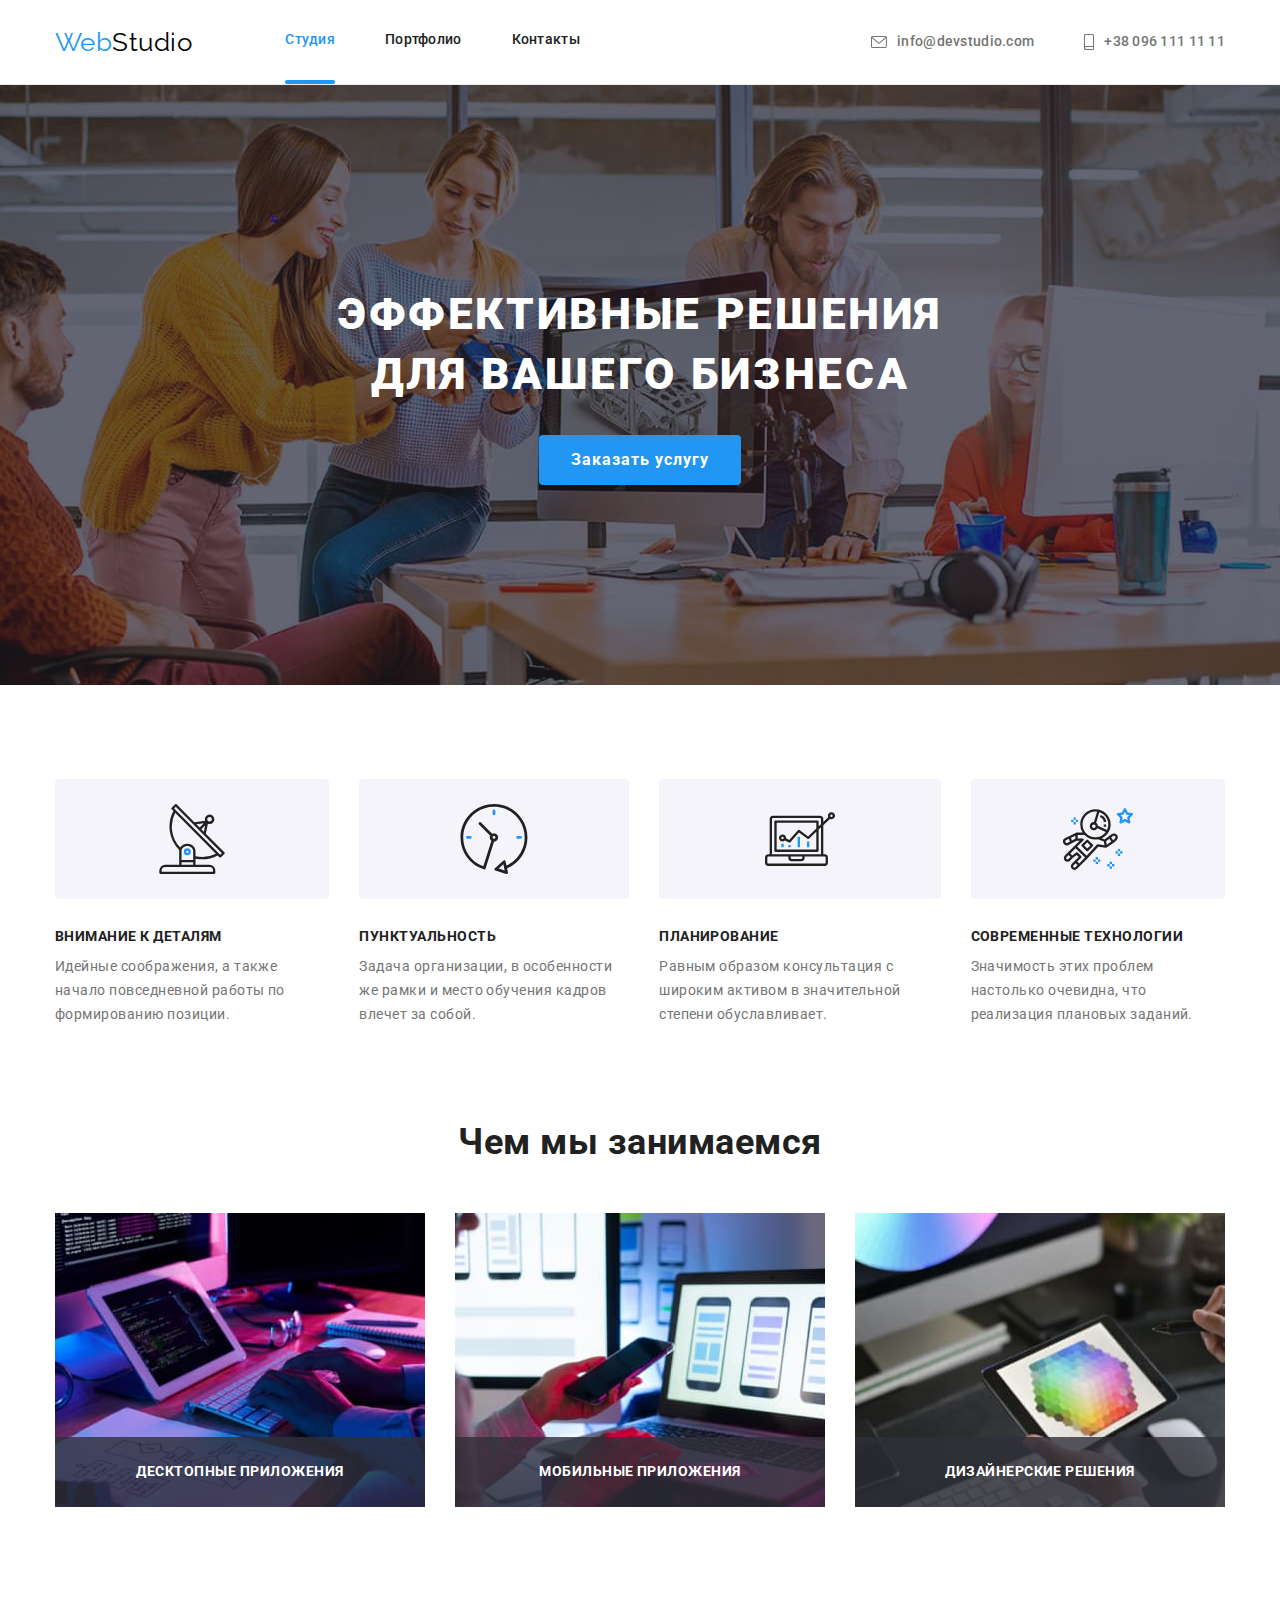
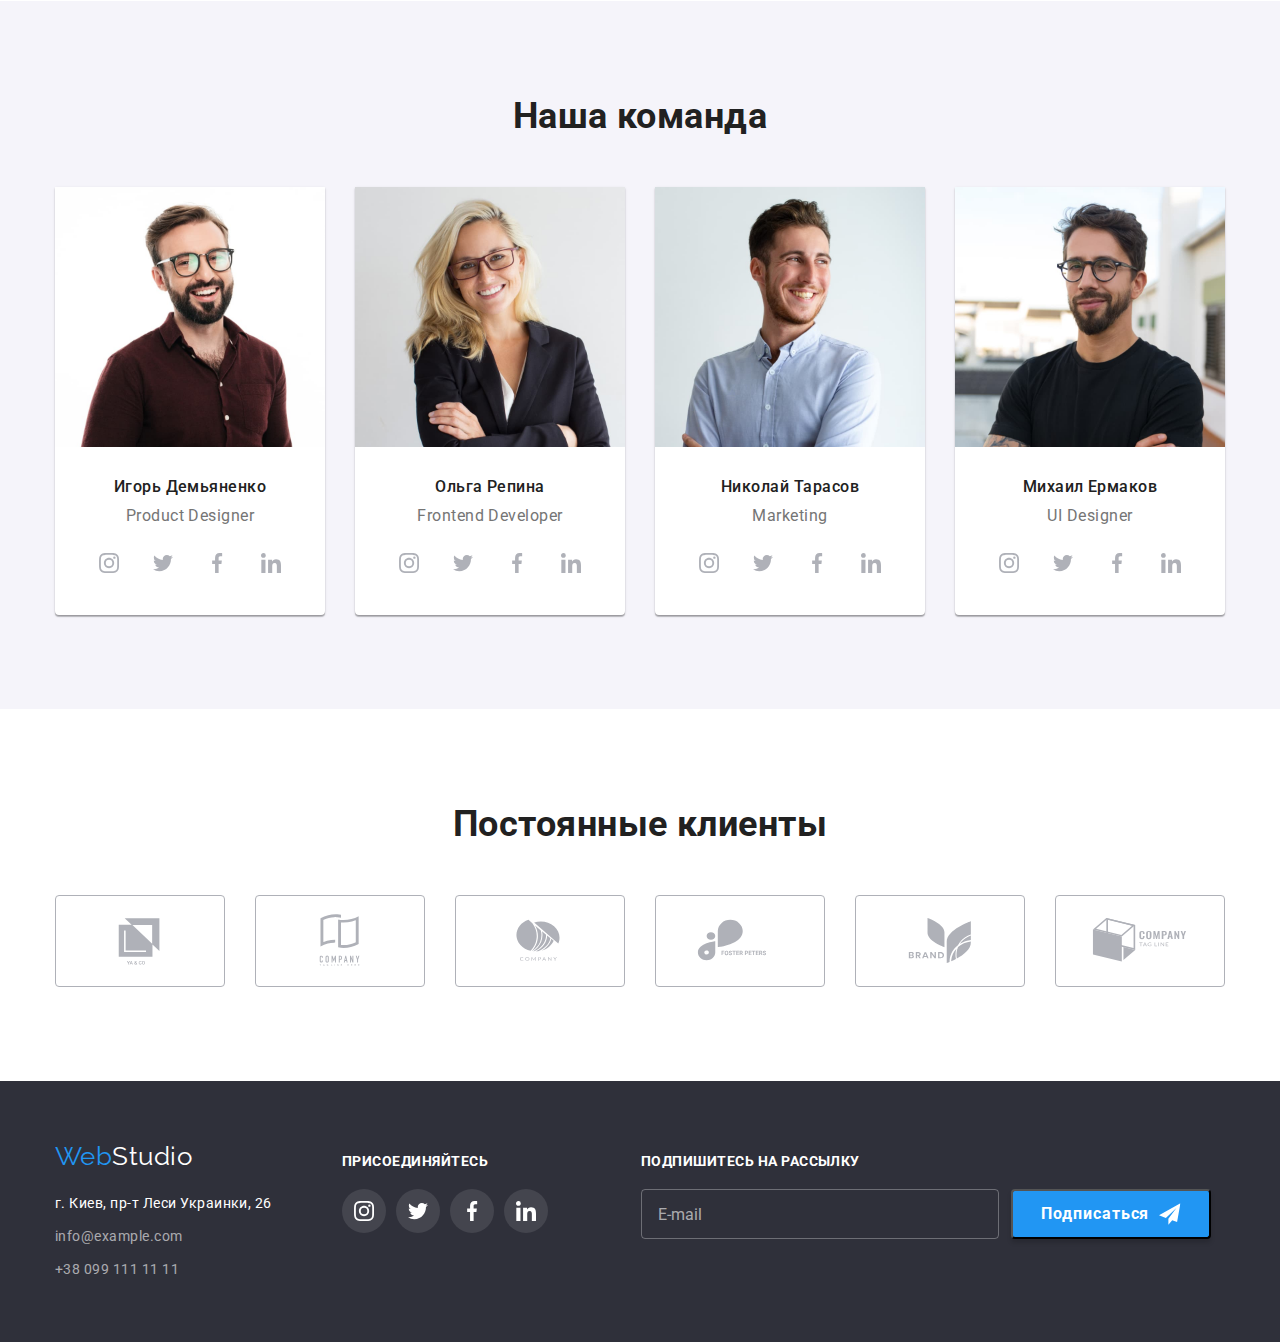
==== index.html @ 1f120e7e "Добавляет исходные файлы и папки" ====
<!DOCTYPE html>
<html lang="ru">
<head>
    <meta charset="UTF-8">
    <meta http-equiv="X-UA-Compatible" content="IE=edge">
    <meta name="viewport" content="width=device-width, initial-scale=1.0">
    <title>Cтудия</title>
    <link href="https://fonts.googleapis.com/css2?family=Raleway:wght@700&family=Roboto:wght@400;500;700;900&display=swap" rel="stylesheet">
    <link rel="stylesheet" href="https://cdnjs.cloudflare.com/ajax/libs/modern-normalize/1.0.0/modern-normalize.min.css">
    <link rel="stylesheet" href="./css/styles.css">
</head>
<body>
     <!--Шапка сайта-->
    <header class="header">
        <div class="container top-line">
            <nav class="nav">
                <a href="./index.html" class="logo link">
                    Web<span class="accent">Studio</span>
                </a>
                <ul class="site-nav list">
                    <li class="item current"><a class="link current" href="./index.html">Студия</a></li>
                    <li class="item"><a class="link" href="./portfolio.html">Портфолио</a></li>
                    <li class="item"><a class="link" href="">Контакты</a></li>
                </ul>
            </nav>
            <ul class="contacs-nav list">
                <li class="item">
                    <a class="link" href="mailto:info@devstudio.com">
                        <svg class="envelope">
                            <use href="./images/icons.svg#icon-envelope"></use>
                        </svg>
                        info@devstudio.com
                    </a>
                </li>
                <li class="item">
                    <a class="link" href="tel:+380961111111">
                        <svg class="smartphone">
                            <use href="./images/icons.svg#icon-smartphone"></use>
                        </svg>
                        +38 096 111 11 11
                    </a>
                </li>
            </ul>
        </div>
    </header>
    <main>
        <!--Герой-->
        <div>
            <section class="hero">
                <h1 class="hero-title">Эффективные решения<br>для вашего бизнеса</h1>
                <button class="button" type="button" data-modal-open>Заказать услугу</button>
            </section>
        </div>
        <!--Особенности-->
        <section class="section section-features">
            <div class="container">
                <!--<h2>Особенности</h2>-->
                <ul class="list">
                    <li class="item"> 
                        <div class="icon">
                            <svg class="icon-img">
                                <use href="./images/icons.svg#icon-antenna"></use>
                            </svg>
                        </div>
                        <h3 class="title">Внимание к деталям</h3> 
                        <p class="text">Идейные соображения, а также начало повседневной работы по формированию позиции.</p>
                    </li>
                    <li class="item">
                        <div class="icon">
                            <svg class="icon-img">
                                <use href="./images/icons.svg#icon-clock"></use>
                            </svg>
                        </div>
                        <h3 class="title">Пунктуальность</h3>
                        <p class="text">Задача организации, в особенности же рамки и место обучения кадров влечет за собой.</p>
                    </li>
                    <li class="item">
                        <div class="icon">
                            <svg class="icon-img">
                                <use href="./images/icons.svg#icon-diagram"></use>
                            </svg>
                        </div>
                        <h3 class="title">Планирование</h3>
                        <p class="text">Равным образом консультация с широким активом в значительной степени обуславливает.</p>
                    </li>
                    <li class="item">
                        <div class="icon">
                            <svg class="icon-img">
                                <use href="./images/icons.svg#icon-astronaut"></use>
                            </svg>
                        </div>
                        <h3 class="title">Современные технологии</h3>
                        <p class="text">Значимость этих проблем настолько очевидна, что реализация плановых заданий.</p>
                    </li>
                </ul>
            </div>
        </section>
        <!--Чем мы занимаемся-->
        <section class="section section-job">
            <div class="container">
                <h2 class="title">Чем мы занимаемся</h2>
                <ul class="list">
                    <li class="item"><img class="picture" src="./images/jobs/img1.jpg" alt="Разработка сайтов" width="370" height="294">
                        <div class="description-job">
                            <p class="title">Десктопные приложения</p>
                        </div> 
                    </li>
                    <li class="item"><img class="picture" src="./images/jobs/img2.jpg" alt="Разработка мобильных приложений" width="370" height="294">
                        <div class="description-job">
                            <p class="title">Мобильные приложения</p>
                        </div> 
                    </li>
                    <li class="item"><img class="picture" src="./images/jobs/img3.jpg" alt="Разработка приложений для планшетов" width="370" height="294">
                        <div class="description-job">
                            <p class="title">Дизайнерские решения</p>
                        </div> 
                    </li>
                </ul>
            </div>
        </section>
        <!--Наша команда-->
        <section class="section section-team">
            <div class="container">
                <h2 class="title">Наша команда</h2>
                <ul class="list">
                    <li class="item">
                        <img class="foto" src="./images/team/photo1.jpg" alt="Фото дизайнера продукта" width="270" height="260">
                        <div class="description-foto">
                            <h3 class="name">Игорь Демьяненко</h3>
                            <p class="text" lang="en">Product Designer</p>
                            <ul class="list">
                                <li class="item-social">
                                    <a class="social" href="">
                                        <svg class="social-icon">
                                            <use href="./images/icons.svg#icon-instagram"></use>
                                        </svg>
                                    </a>
                                </li>
                                <li class="item-social">
                                    <a class="social" href="">
                                        <svg class="social-icon">
                                            <use href="./images/icons.svg#icon-twitter"></use>
                                        </svg>
                                    </a>
                                </li>
                                <li class="item-social">
                                    <a class="social" href="">
                                        <svg class="social-icon">
                                            <use href="./images/icons.svg#icon-facebook"></use>
                                        </svg>
                                    </a>
                                </li>
                                <li class="item-social">
                                    <a class="social" href="">
                                        <svg class="social-icon">
                                            <use href="./images/icons.svg#icon-linkedin"></use>
                                        </svg>
                                    </a>
                                </li>
                            </ul>
                        </div>
                    </li>
                    <li class="item">
                        <img class="foto" src="./images/team/photo2.jpg" alt="Фото Frontend разработчика" width="270" height="260"> 
                        <div class="description-foto">
                            <h3 class="name">Ольга Репина</h3>
                            <p class="text" lang="en">Frontend Developer</p>    
                            <ul class="list">
                                <li class="item-social">
                                    <a class="social" href="">
                                        <svg class="social-icon">
                                            <use href="./images/icons.svg#icon-instagram"></use>
                                        </svg>
                                    </a>
                                </li>
                                <li class="item-social">
                                    <a class="social" href="">
                                        <svg class="social-icon">
                                            <use href="./images/icons.svg#icon-twitter"></use>
                                        </svg>
                                    </a>
                                </li>
                                <li class="item-social">
                                    <a class="social" href="">
                                        <svg class="social-icon">
                                            <use href="./images/icons.svg#icon-facebook"></use>
                                        </svg>
                                    </a>
                                </li>
                                <li class="item-social">
                                    <a class="social" href="">
                                        <svg class="social-icon">
                                            <use href="./images/icons.svg#icon-linkedin"></use>
                                        </svg>
                                    </a>
                                </li>
                            </ul>
                        </div>
                    </li>
                    <li class="item">
                        <img class="foto" src="./images/team/photo3.jpg" alt="Фото сотрудника одела маркетинга" width="270" height="260">
                        <div class="description-foto">
                            <h3 class="name">Николай Тарасов</h3>
                            <p class="text" lang="en">Marketing</p>
                            <ul class="list">
                                <li class="item-social">
                                    <a class="social" href="">
                                        <svg class="social-icon">
                                            <use href="./images/icons.svg#icon-instagram"></use>
                                        </svg>
                                    </a>
                                </li>
                                <li class="item-social">
                                    <a class="social" href="">
                                        <svg class="social-icon">
                                            <use href="./images/icons.svg#icon-twitter"></use>
                                        </svg>
                                    </a>
                                </li>
                                <li class="item-social">
                                    <a class="social" href="">
                                        <svg class="social-icon">
                                            <use href="./images/icons.svg#icon-facebook"></use>
                                        </svg>
                                    </a>
                                </li>
                                <li class="item-social">
                                    <a class="social" href="">
                                        <svg class="social-icon">
                                            <use href="./images/icons.svg#icon-linkedin"></use>
                                        </svg>
                                    </a>
                                </li>
                            </ul>
                        </div>
                    </li>
                    <li class="item">
                        <img class="foto" src="./images/team/photo4.jpg" alt="Фото UI Дизайнера" width="270" height="260">
                        <div class="description-foto">
                            <h3 class="name">Михаил Ермаков</h3>
                            <p class="text" lang="en">UI Designer</p>
                            <ul class="list">
                                <li class="item-social">
                                    <a class="social" href="">
                                        <svg class="social-icon">
                                            <use href="./images/icons.svg#icon-instagram"></use>
                                        </svg>
                                    </a>
                                </li>
                                <li class="item-social">
                                    <a class="social" href="">
                                        <svg class="social-icon">
                                            <use href="./images/icons.svg#icon-twitter"></use>
                                        </svg>
                                    </a>
                                </li>
                                <li class="item-social">
                                    <a class="social" href="">
                                        <svg class="social-icon">
                                            <use href="./images/icons.svg#icon-facebook"></use>
                                        </svg>
                                    </a>
                                </li>
                                <li class="item-social">
                                    <a class="social" href="">
                                        <svg class="social-icon">
                                            <use href="./images/icons.svg#icon-linkedin"></use>
                                        </svg>
                                    </a>
                                </li>
                            </ul>
                        </div>
                    </li>
                </ul>
            </div>
        </section>
        <section class="section section-clients">
            <div class="container">
                <h2 class="title">Постоянные клиенты</h2>
                <ul class="list">
                    <li class="item">
                        <a class="link" href="">
                            <svg class="icon-logo">
                                <use href="./images/icons.svg#icon-logo1"></use>
                            </svg>
                        </a>
                    </li>
                    <li class="item">
                        <a class="link" href="">
                            <svg class="icon-logo">
                                <use href="./images/icons.svg#icon-logo2"></use>
                            </svg>
                        </a>
                    </li>
                    <li class="item">
                        <a class="link" href="">
                            <svg class="icon-logo">
                                <use href="./images/icons.svg#icon-logo3"></use>
                            </svg>
                        </a>
                    </li>
                    <li class="item">
                        <a class="link" href="">
                            <svg class="icon-logo logo4">
                                <use href="./images/icons.svg#icon-logo4"></use>
                            </svg>
                        </a>
                    </li>
                    <li class="item">
                        <a class="link" href="">
                            <svg class="icon-logo">
                                <use href="./images/icons.svg#icon-logo5"></use>
                            </svg>
                        </a>
                    </li>
                    <li class="item">
                        <a class="link" href="">
                            <svg class="icon-logo">
                                <use href="./images/icons.svg#icon-logo6"></use>
                            </svg>
                        </a>
                    </li>
                </ul>
            </div>
        </section>
    </main>
    <!--Подвал сайта-->
    <footer class="site-footer">
        <div class="container">
            <div class="logo-address">
                <a href="./index.html" class="logo-footer link">
                    Web<span class="accent">Studio</span>
                </a>
                <address>
                    <ul class="address list">
                        <li class="text">г. Киев, пр-т Леси Украинки, 26</li>
                        <li><a class="link" href="mailto:info@example.com">info@example.com</a></li>
                        <li><a class="link last" href="tel:+380991111111">+38 099 111 11 11</a></li>
                    </ul>
                </address>
            </div>
            <div class="social-footer">
                <p class="text">ПРИСОЕДИНЯЙТЕСЬ</p>
                <ul class="list">
                    <li class="item-footer-social">
                        <a class="footer-social" href="">
                            <svg class="footer-social-icon">
                                <use href="./images/icons.svg#icon-instagram"></use>
                            </svg>
                        </a>
                    </li>
                    <li class="item-footer-social">
                        <a class="footer-social" href="">
                            <svg class="footer-social-icon">
                                <use href="./images/icons.svg#icon-twitter"></use>
                            </svg>
                        </a>
                    </li>
                    <li class="item-footer-social">
                        <a class="footer-social" href="">
                            <svg class="footer-social-icon">
                                <use href="./images/icons.svg#icon-facebook"></use>
                            </svg>
                        </a>
                    </li>
                    <li class="item-footer-social">
                        <a class="footer-social" href="">
                            <svg class="footer-social-icon">
                                <use href="./images/icons.svg#icon-linkedin"></use>
                            </svg>
                        </a>
                    </li>
                </ul>
            </div>
            <div class="subscription">
                <p class="text">ПОДПИШИТЕСЬ НА РАССЫЛКУ</p>
                <form class="form-footer">
                    <input class="footer-input" type="email" name="email" placeholder="E-mail"/>
                    <button type="submit" class="button-footer-submit">Подписаться
                        <svg class="send" width="24px" height="24px">
                            <use href="./images/icons.svg#icon-send"></use>
                        </svg>
                    </button>
                </form> 
            </div>
        </div>
    </footer>
    <div class="backdrop" data-modal>
        <div class="modal-window">
            <button class="modal-button" type="button" data-modal-close>
                <svg class="icon-close" width="18px" height="18px">
                    <use href="./images/icons.svg#icon-close"></use>
                </svg>
            </button>
            <form action="#" class="modal-form">
                <p class="modal-window-text">Оставьте свои данные, мы вам перезвоним</p>
                <label class="modal-label">
                    Имя
                    <span class="modal-input-and-icon">
                        <input type="text" name="user-name" class="modal-input" minlength="2" required>
                        <svg class="modal-icon" width="18px" height="18px">
                            <use href="./images/icons.svg#icon-person"></use>
                        </svg>
                    </span>
                </label>
                <label class="modal-label">
                    Телефон
                    <span class="modal-input-and-icon">
                        <input type="tel" name="user-telephone" class="modal-input" pattern="[0-9]{3}-[0-9]{3}-[0-9]{2}-[0-9]{2}" title="000-000-00-00" required>
                        <svg class="modal-icon" width="18px" height="18px">
                            <use href="./images/icons.svg#icon-phone"></use>
                        </svg>
                    </span>
                </label>
                <label class="modal-label">
                    Почта
                    <span class="modal-input-and-icon">
                        <input type="email" name="user-email" class="modal-input" required>
                        <svg class="modal-icon" width="18px" height="18px">
                            <use href="./images/icons.svg#icon-email"></use>
                        </svg>
                    </span>
                </label>
                <label class="modal-label">
                    Комментарий
                    <textarea class="modal-message" name="user-message" placeholder="Введите текст"></textarea>
                </label>
                <input type="checkbox" name="user-agreement" class="modal-checkbox visualy-hidden" id="modal-checkbox" required>
                <label for="modal-checkbox" class="modal-label-checkbox">
                    <svg class="checkbox-square" width="16px" height="15px">
                        <use href="./images/icons.svg#icon-square"></use>
                    </svg>
                    <svg class="checkbox-mark" width="16px" height="15px">
                        <use href="./images/icons.svg#icon-check"></use>
                    </svg>
                    Соглашаюсь с рассылкой и принимаю 
                    <a href="" class="modal-link">Условия договора</a>
                </label>
                <button type="submit" class="modal-form-button">Отправить</button>
            </form> 
            
        </div>
    </div>

    <script src="./js/modal.js"></script>
</body>
</html>
---- css/styles.css ----
:root {
    --title-text-color: #212121;
    --primary-text-color: #757575;
}
body {
    background: #FFFFFF;
    color: var(--primary-text-color);
    font-family: Roboto, sans-serif; 
    letter-spacing: 0.03em;
}
.link {
    text-decoration: none;
}
.list, .list-buttons, .list-img {
    padding: 0;
    margin: 0;
    list-style: none;
}
.container{
    width: 1200px;
    padding-left: 15px;
    padding-right: 15px;
    margin-left: auto;
    margin-right: auto;
}
.header{
    border-bottom: 1px solid #ECECEC;
}
.visualy-hidden {
    position: absolute !important;
    clip: rect(1px 1px 1px 1px);
    clip: rect(1px, 1px, 1px, 1px);
    padding: 0 !important;
    border: 0 !important;
    height: 1px !important;
    width: 1px !important;
    overflow: hidden; 
}
/*Логотип */
.logo {
    margin-right: 93px;
    
    color: #2196F3;
    font-family: Raleway, sans-serif;
    font-size: 26px;
    line-height: 1.19;
}
.logo .accent{
    color: #000000;
}
/* Навигация сайта */
.top-line, .nav {
    display: flex;
    align-items: center;
}
.site-nav,
.contacs-nav {
    display: flex;
    margin-left: auto;
}
.site-nav .item:not(:last-child),
.contacs-nav .item:not(:last-child) {
    margin-right: 50px;
}
.site-nav .link{
    display: block;
    padding-top: 32px;
    padding-bottom: 32px;

    color: var(--title-text-color);
    font-weight: 500;
    font-size: 14px;
    line-height: 1.14;
    letter-spacing: 0.02em;

    transition: color 250ms cubic-bezier(0.4, 0, 0.2, 1);
}
.contacs-nav .link {
    display: flex;
    align-items: center;
    padding-top: 32px;
    padding-bottom: 32px;

    color: var(--primary-text-color);
    font-weight: 500;
    font-size: 14px;
    line-height: 1.14;
    letter-spacing: 0.02em;

    transition: color 250ms cubic-bezier(0.4, 0, 0.2, 1);
}
.envelope{
    width: 16px;
    height: 12px;
    margin-right: 10px;
    fill: #757575;
    transition: fill 250ms cubic-bezier(0.4, 0, 0.2, 1);
}
.smartphone{
    width: 10px;
    height: 16px;
    margin-right: 10px;
    fill: #757575;
    transition: fill 250ms cubic-bezier(0.4, 0, 0.2, 1);
}
.contacs-nav .link:hover .envelope,
.contacs-nav .link:focus .envelope,
.contacs-nav .link:hover .smartphone,
.contacs-nav .link:focus .smartphone {
    fill: #2196F3;
}
.site-nav .link:hover,
.site-nav .link:focus,
.contacs-nav .link:hover,
.contacs-nav .link:focus { 
    color: #2196F3;
}
.item.current::after{
    content: "";
    display: block;

    height: 4px;
    background: #2196F3;
    border-radius: 2px;
}
.site-nav .link.current {
    color: #2196F3;
} 
/* Герой */
.hero {
    background-color: #C4C4C4;
    height: 600px;
    max-width: 1600px;
    text-align: center;
    margin-left: auto;
    margin-right: auto;
    padding-top: 200px;
    padding-bottom: 200px;
    background-image: linear-gradient(
        to right,
        rgba(47, 48, 58, 0.4),
        rgba(47, 48, 58, 0.4)
    ), url(../images/hero.jpg);
    
    background-position: center;
    background-repeat: no-repeat;
    background-size: cover;
}
.hero-title {
    color: #FFFFFF;
    font-weight: 900;
    font-size: 44px;
    line-height: 1.36;
    letter-spacing: 0.06em;
    text-transform: uppercase;
    margin-top: 0px;
    margin-bottom: 30px;
}
/* Секции */
.section{
    padding-top: 94px;
    padding-bottom: 94px;
}
/* Секции главной страницы */
.section-features{
    padding-bottom: 47px;
}
.section-job{
    padding-top: 47px;
}
.section-features .list,
.section-job .list,
.section-team .list,
.section-clients .list{
    display: flex;
}
.section-features .item:not(:last-child),
.section-job .item:not(:last-child),
.section-team .item:not(:last-child),
.section-clients .item:not(:last-child)  {
        margin-right: 30px;
}
.section-features .icon{
    height: 120px;
    background-color: #F5F4FA;
    border-radius: 4px;
    margin-right: 0;
    margin-bottom: 30px;
}
.icon {
    display: flex;
    justify-content: center;
    align-items: center;
}
.icon-img{
    width: 70px;
    height: 70px;
}
.section-features .title {
    color: var(--title-text-color);
    font-weight: 700;
    font-size: 14px;
    line-height: 1.14;
    text-transform: uppercase;
    margin-top: 0px;
    margin-bottom: 10px;
}
.section-features .text{
    font-size: 14px;
    line-height: 1.71;
    margin-top: 0px;
    margin-bottom: 0px;
}
.picture, .foto{
    display: block;
}
.section-job .title,
.section-team .title,
.section-clients .title{
    color: var(--title-text-color);
    font-size: 36px;
    line-height: 1.17;
    text-align: center;
    margin-top: 0px;
    margin-bottom: 50px;
}
.section-job .item {
    position: relative;
}
.section-job .description-job {
    width: 370px;
    background: rgba(47, 48, 58, 0.8);
    position: absolute;
    bottom: 0; 
}
.description-job .title {
    color: #FFFFFF;
    font-weight: 700;
    font-size: 14px;
    line-height: 1.14;
    text-transform: uppercase;
    text-align: center;
    padding-top: 27px;
    padding-bottom: 27px;
    margin-bottom: 0;
}
.section-team { 
    background-color: #F5F4FA;
}
.section-team .item {
    background-color: #FFFFFF;
    box-shadow: 0px 1px 3px rgba(0, 0, 0, 0.12), 0px 1px 1px rgba(0, 0, 0, 0.14), 0px 2px 1px rgba(0, 0, 0, 0.2);
    border-radius: 0px 0px 4px 4px;
}
.description-foto{
    padding-top: 30px;
    padding-bottom: 30px;
}
.section-team .name{
    color: var(--title-text-color);
    font-weight: 500;
    font-size: 16px;
    line-height: 1.19;
    margin-top: 0px;
    margin-bottom: 10px;
    text-align: center;
}
.section-team .text{
    font-size: 16px;
    line-height: 1.19;
    margin-top: 0px;
    margin-bottom: 16px;
    text-align: center;
}
.description-foto .list {
    display: flex;
    justify-content: center;
}
.social{
    display: inline-flex;
    justify-content: center;
    align-items: center;
    width: 44px;
    height: 44px;
    border-radius: 50%;

    transition: background-color 250ms cubic-bezier(0.4, 0, 0.2, 1);
}
.social-icon {
    width: 20px;
    height: 20px;
    fill: #AFB1B8;

    transition: fill 250ms cubic-bezier(0.4, 0, 0.2, 1);
}
.item-social:not(:last-child) {
    margin-right: 10px;
}
.social:hover,
.social:focus{
    background-color: #2196F3;
}
.social:hover .social-icon,
.social:focus .social-icon {
    fill: #FFFFFF;
}
.section-clients .item{
    width: 170px;
    height: 92px;

    border: 1px solid #AFB1B8;
    box-sizing: border-box;
    border-radius: 4px;

    display: flex;
    justify-content: center;
    align-items: center;

    transition: fill 250ms cubic-bezier(0.4, 0, 0.2, 1),
    border 250ms cubic-bezier(0.4, 0, 0.2, 1);
}
.section-clients .link {
    display: flex;
    justify-content: center;
    align-items: center;
    width: 170px;
    height: 92px;
}
.section-clients .icon-logo{
    width: 106px;
    height: 60px;
    fill: #AFB1B8;

    transition: fill 250ms cubic-bezier(0.4, 0, 0.2, 1);
}
.section-clients .item:hover,
.section-clients .item:focus {
    border: 1px solid #2196F3;
    fill: #2196F3;
}
.section-clients .link:hover .icon-logo,
.section-clients .link:focus .icon-logo {
    fill: #2196F3;
}
/* Секции страницы Порфолио */
.list-buttons {
    display: flex;
    justify-content: center;
    margin-bottom: 50px;
}
.list-buttons .item:not(:last-child) {
    margin-right: 8px;
}
.list-img {
    display: flex;
    flex-wrap: wrap;
    margin-left: -30px;
    margin-top: -30px; 
}
.list-img .item {
    width: 370px;
    flex-basis: calc(100% / 3 - 30px);
    margin-left: 30px;
    margin-top: 30px;
    transition: box-shadow 250ms cubic-bezier(0.4, 0, 0.2, 1);
}
.list-img .item:hover {
    box-shadow: 0px 4px 4px rgba(0, 0, 0, 0.25);
}
.title-text{
    border: 1px solid #ECECEC;
    border-top: 0;
    padding: 20px 24px 20px 24px;
}
.section-portfolio .title{
    color: var(--title-text-color);
    font-size: 18px;
    line-height: 2;
    letter-spacing: 0.06em;
    margin-top: 0;
    margin-bottom: 4px;
}
.section-portfolio .text{
    font-size: 16px;
    line-height: 1.87;
    margin-top: 0px;
    margin-bottom: 0;
}
.picture-and-overlay {
    position: relative;
    overflow: hidden;
}
.overlay {
    position: absolute;
    top: 0;
    left: 0;
    background: rgba(33, 150, 243, 0.9);
    font-size: 18px;
    line-height: 1.56;
    color: #FFFFFF;
    width: 100%;
    height: 100%;
    padding: 63px 24px;
    margin: 0;
    overflow: auto;
    opacity: 0;
    transform: translateY(100%);
    transition: transform 250ms cubic-bezier(0.4, 0, 0.2, 1);
}
.list-img .item:hover .overlay {
    transform: translateY(0%);
    opacity: 1;
}   
/* Кнопки */
.button {
    cursor: pointer;
    color: #FFFFFF;
    background-color: #2196F3;
    font-weight: 700;
    font-size: 16px;
    line-height: 1.87;
    letter-spacing: 0.06em;
    border: 0px;
    box-shadow: 0px 4px 4px rgba(0, 0, 0, 0.15);
    border-radius: 4px;
    padding: 10px 32px;
    min-width: 200px;

    transition: background-color 250ms cubic-bezier(0.4, 0, 0.2, 1);
}
.button:hover,
.button:focus {
    background-color:  #188CE8;
}
.button-portfolio {
    cursor: pointer;
    color: var(--title-text-color);
    background-color: #F5F4FA;
    font-family: inherit;
    font-weight: 500;
    font-size: 16px;
    line-height: 1.62;
    text-align: center;
    border: 0px;
    border-radius: 4px;
    padding: 6px 22px;
    min-width: 73px;

    transition: background-color 250ms cubic-bezier(0.4, 0, 0.2, 1),
    color 250ms cubic-bezier(0.4, 0, 0.2, 1),
    box-shadow 250ms cubic-bezier(0.4, 0, 0.2, 1);
}
.button-portfolio:hover,
.button-portfolio:focus{
    background-color: #2196F3;
    color: #FFFFFF;
    box-shadow: 0px 3px 1px rgba(0, 0, 0, 0.1), 0px 1px 2px rgba(0, 0, 0, 0.08), 0px 2px 2px rgba(0, 0, 0, 0.12);
}
.button-footer-submit {
    cursor: pointer;
    display: flex;
    align-items: center;
    margin-left: 12px;
    padding: 10px 28px;
    width: 200px;
    height: 50px;
    font-weight: bold;
    font-size: 16px;
    line-height: 1.87;
    letter-spacing: 0.06em;
    text-align: center;
    color: #FFFFFF;
    background: #2196F3;
    box-shadow: 0px 4px 4px rgba(0, 0, 0, 0.15);
    border-radius: 4px;
    min-width: 200px;
}
.button-footer-submit .send {
    margin-left: 10px;
}
.modal-form-button {
    align-self: center;
    width: 200px;
    height: 50px;
    background: #2196F3;
    border-radius: 4px;
    border: 0;

    font-weight: bold;
    font-size: 16px;
    line-height: 1.87;
    letter-spacing: 0.06em;
    color: #FFFFFF;
}
.modal-form-button:hover {
    cursor: pointer;
    background: #188CE8;
    box-shadow: 0px 4px 4px rgba(0, 0, 0, 0.15);
}
/* Подвал */
.site-footer {
    background-color: #2F303A;
    padding-top: 60px;
    padding-bottom: 60px;
}
.logo-footer{
    color: #2196F3;
    font-family: Raleway;
    font-size: 26px;
    line-height: 1.19;
    display: inline-block;
    margin-bottom: 20px;
}
.logo-footer .accent{
    color: #FFFFFF;
}
.address .text{
    color: #FFFFFF;
    font-style: normal;
    font-size: 14px;
    line-height: 1.71;
    margin-bottom: 9px;
}
.address .link {
    color: #FFFFFF99;
    font-style: normal;
    font-size: 14px;
    line-height: 1.71;
    display: inline-block;
    margin-bottom: 9px;

    transition: color 250ms cubic-bezier(0.4, 0, 0.2, 1);
}
.address .last{
    margin-bottom: 0px;
}
.address .link:hover,
.address .link:focus { 
    color: #2196F3;
}
.site-footer .container{
    display: flex;
    align-items: flex-start;
}
.logo-address{
    margin-right: 70px;
}
.social-footer {
    margin-right: 93px;
}
.social-footer .text,
.subscription .text {
    font-weight: bold;
    font-size: 14px;
    line-height: 16px;
    text-transform: uppercase;
    color: #FFFFFF;
    margin-top: 12px;
    margin-bottom: 20px;
}
.social-footer .list{
    display: flex;
    justify-content: center;
    align-items: center;
}
.item-footer-social:not(:last-child) {
    margin-right: 10px;
}
.footer-social{
    display: inline-flex;
    justify-content: center;
    align-items: center;
    width: 44px;
    height: 44px;
    border-radius: 50%;
    background: rgba(255, 255, 255, 0.1);

    transition: background-color 250ms cubic-bezier(0.4, 0, 0.2, 1);
}
.footer-social-icon {
    width: 20px;
    height: 20px;
    fill: #FFFFFF;
}
.footer-social:hover,
.footer-social:focus{
    background-color: #2196F3;
}
.form-footer {
    display: flex;
}
.footer-input {
    color: white;
    width: 358px;
    height: 50px;
    border: 1px solid rgba(255, 255, 255, 0.3);
    border-radius: 4px;
    background-color: transparent;
    padding-top: 15px;
    padding-left: 16px;
    padding-bottom: 15px;
}
.footer-input::placeholder {
    color: rgba(255, 255, 255, 0.6);
    font-size: 16px;
    line-height: 1.25;
}
/* Модальное окно */
.backdrop {
    position: fixed;
    top: 0;
    left: 0;
    width: 100vw;
    height: 100vh;
    z-index: 100;
    background: rgba(0, 0, 0, 0.2);
    opacity: 0;
    visibility: hidden;
    pointer-events: none;

    transition: opacity 250ms linear,
    visibility 250ms linear;
} 
.is-hidden {
    opacity: 1;
    visibility: visible;
    pointer-events: auto;
}
.modal-window {
    position: absolute;
    top: 50%;
    left: 50%;
    transform: translate(-50%, -50%);
    width: 528px;
    height: 581px;
    background: #FFFFFF;
    box-shadow: 0px 1px 3px rgba(0, 0, 0, 0.12), 0px 1px 1px rgba(0, 0, 0, 0.14), 0px 2px 1px rgba(0, 0, 0, 0.2);
    border-radius: 4px;
    padding: 40px;
}   
.modal-button {
    position: absolute;
    top: 8px;
    right: 8px;
    width: 30px;
    height: 30px;
    background: #FFFFFF;
    border: 1px solid rgba(0, 0, 0, 0.1);
    border-radius: 50%;
    box-sizing: border-box;
    padding: 0;
}
.modal-button:hover {
    cursor: pointer;
}
.icon-close {
    position: absolute;
    top: 50%;
    left: 50%;
    transform: translate(-50%, -50%);

    transition: fill 250ms cubic-bezier(0.4, 0, 0.2, 1);
}
.modal-button:hover .icon-close {
    fill:  #2196F3;
}
.modal-window-text {
    font-weight: bold;
    font-size: 20px;
    line-height: 1.15;
    text-align: center;
    color: #212121;
    margin-top: 0;
    margin-bottom: 12px;
}
.modal-form {
    display: flex;
    flex-direction: column;
}
.modal-label {
    font-size: 12px;
    line-height: 1.17;
    color: #757575;
    margin-bottom: 10px;
}
.modal-input-and-icon {
    position: relative;
    display: block;
    margin-top: 4px;
}
.modal-input {
    width: 100%;
    height: 40px;
    border: 1px solid rgba(33, 33, 33, 0.2);
    border-radius: 4px;
    padding-left: 42px;

    transition: border-color 250ms cubic-bezier(0.4, 0, 0.2, 1);
}
.modal-input:focus {
    border-color: #2196F3;
    outline: none;
}
.modal-icon {
    position: absolute;
    top: 50%;
    left: 15px;
    transform: translateY(-50%);

    transition: fill 250ms cubic-bezier(0.4, 0, 0.2, 1);
}
.modal-input:focus + .modal-icon {
    fill: #2196F3;
}
/* Валидация
.modal-input:required:focus:valid {
    border-color: green;
}
.modal-input:required:focus:invalid {
    border-color: red;
}*/
.modal-message {
    width: 100%;
    height: 120px;
    border: 1px solid rgba(33, 33, 33, 0.2);
    border-radius: 4px;
    resize: none;
    padding: 12px 16px;
    margin-top: 4px;
}
.modal-message::placeholder {
    font-size: 14px;
    line-height: 1.14;
    letter-spacing: 0.01em;
    color: rgba(117, 117, 117, 0.5);
}
.modal-message:focus {
    border-color: #2196F3;
    outline: none;
}
.modal-label-checkbox {
    position: relative;
    cursor: pointer;
    margin-top: 10px;
    margin-bottom: 20px;
    margin-right: auto;
    margin-left: auto;

    font-size: 14px;
    line-height: 1.71;
    color: #757575;

}
.checkbox-square {
    display: inline-block;
    vertical-align: middle;

    transition: opacity 250ms cubic-bezier(0.4, 0, 0.2, 1),
    fill 250ms cubic-bezier(0.4, 0, 0.2, 1);
}
.checkbox-mark {
    position: absolute;
    top: 50%;
    transform: translateY(-50%);
    left: 0;
    opacity: 0;
    margin-right: 7px;

    transition: opacity 250ms cubic-bezier(0.4, 0, 0.2, 1);
} 
.modal-checkbox:checked + .modal-label-checkbox>.checkbox-mark {
    opacity: 1;
}

.modal-checkbox:checked + .modal-label-checkbox>.checkbox-square {
    opacity: 0;
}
.modal-checkbox:focus + .modal-label-checkbox>.checkbox-square {
    fill: #2196F3;
}
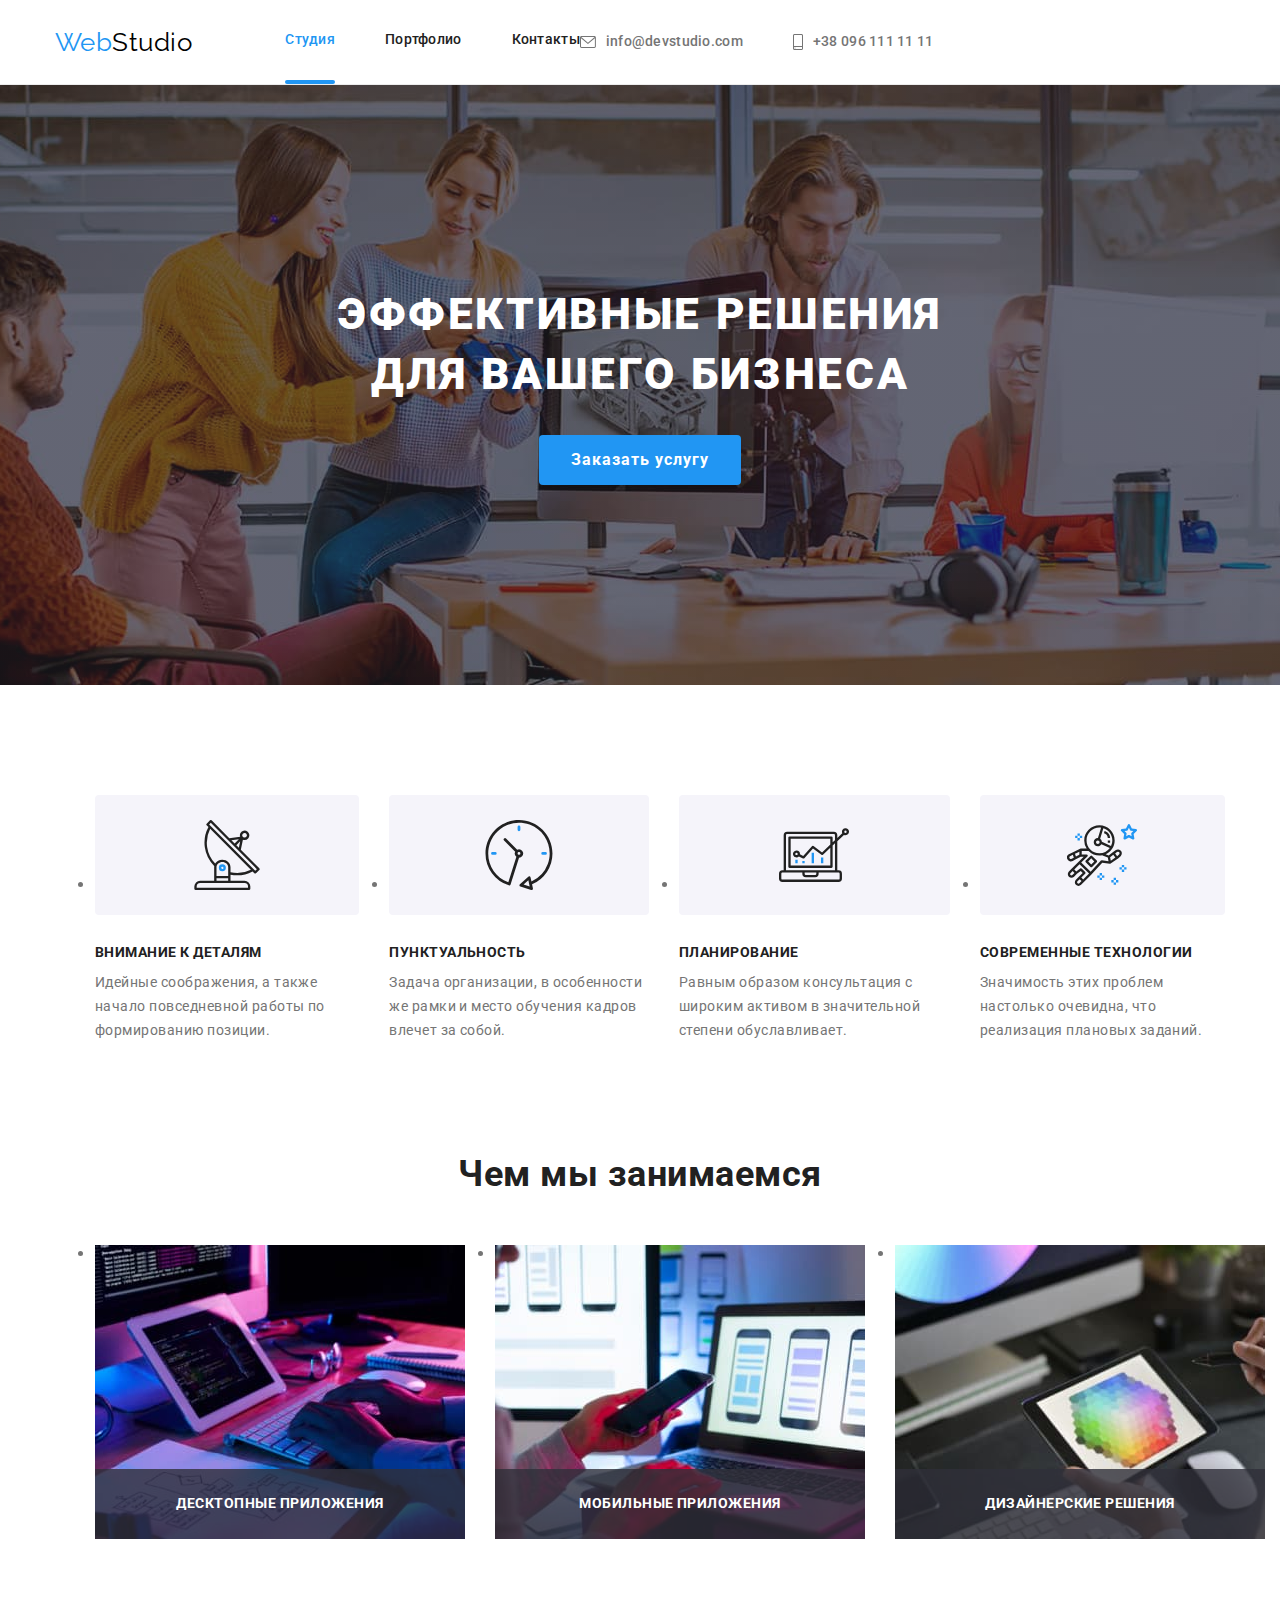
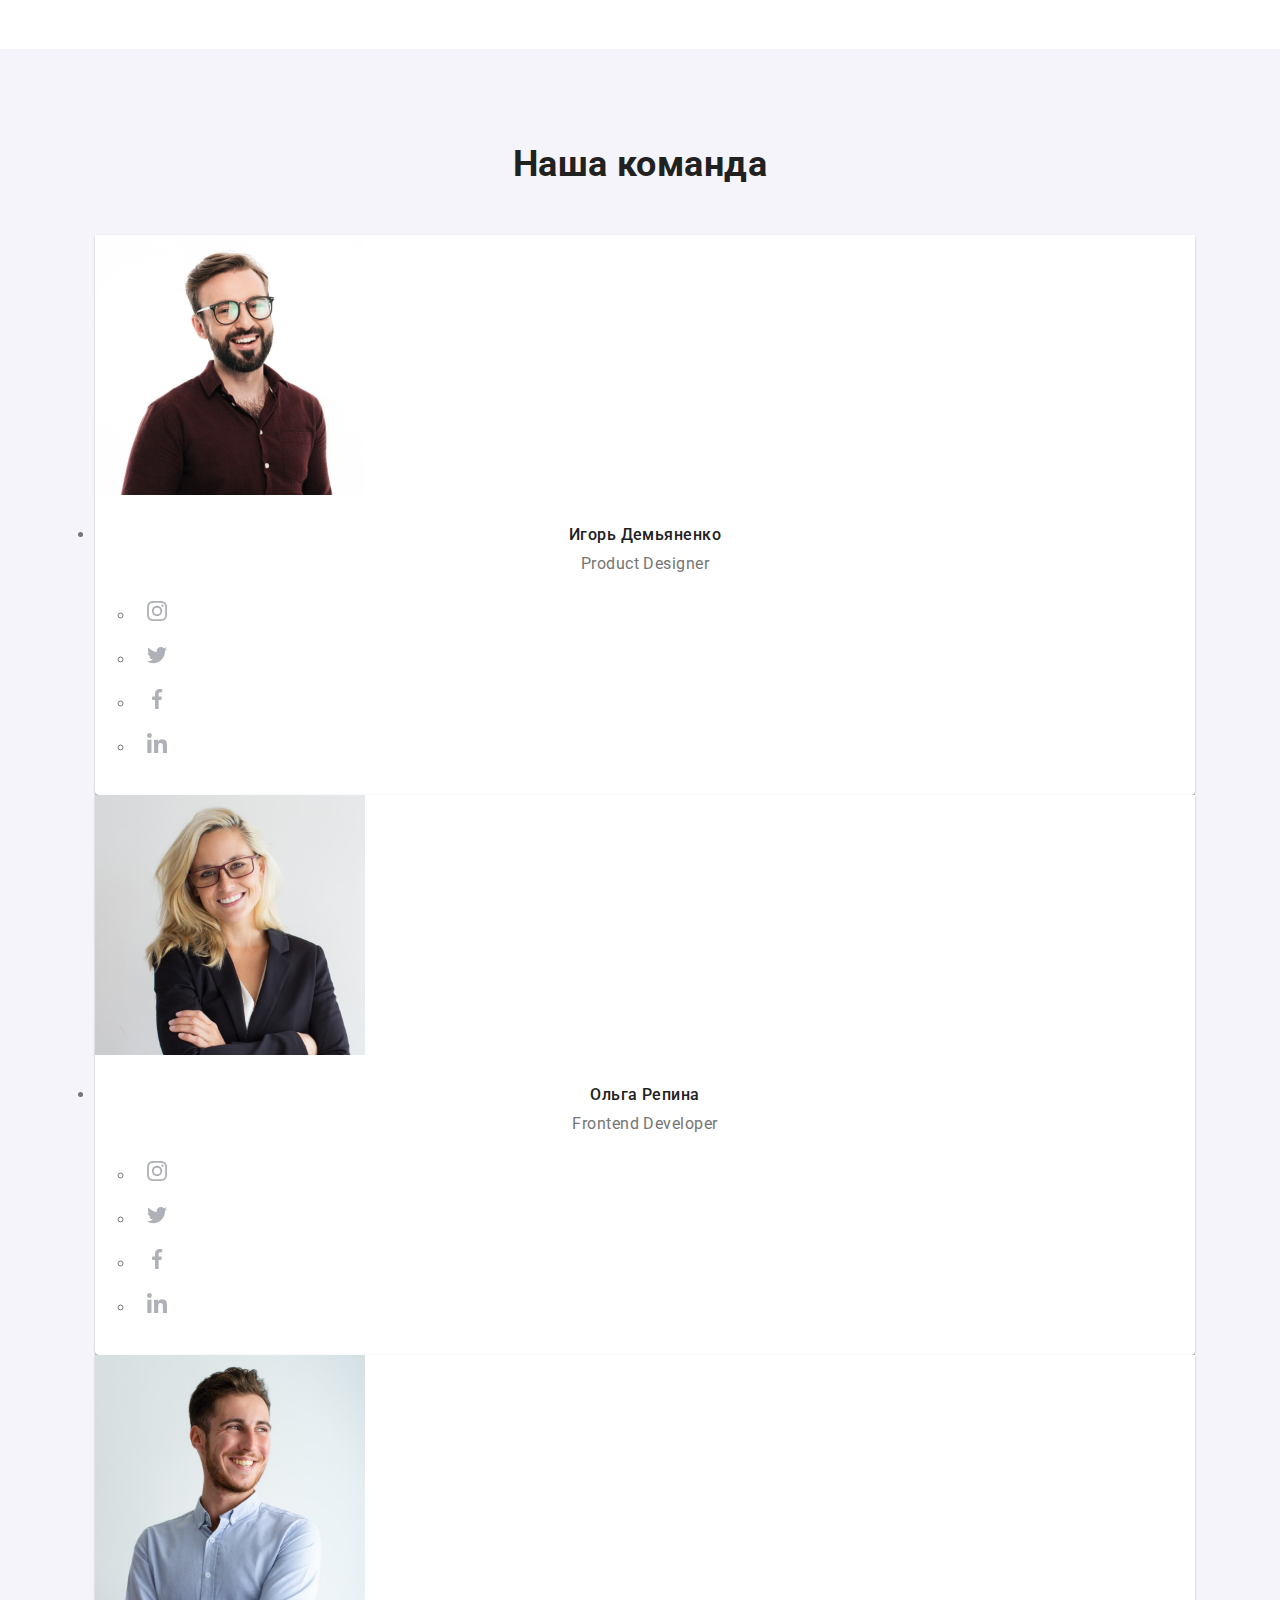
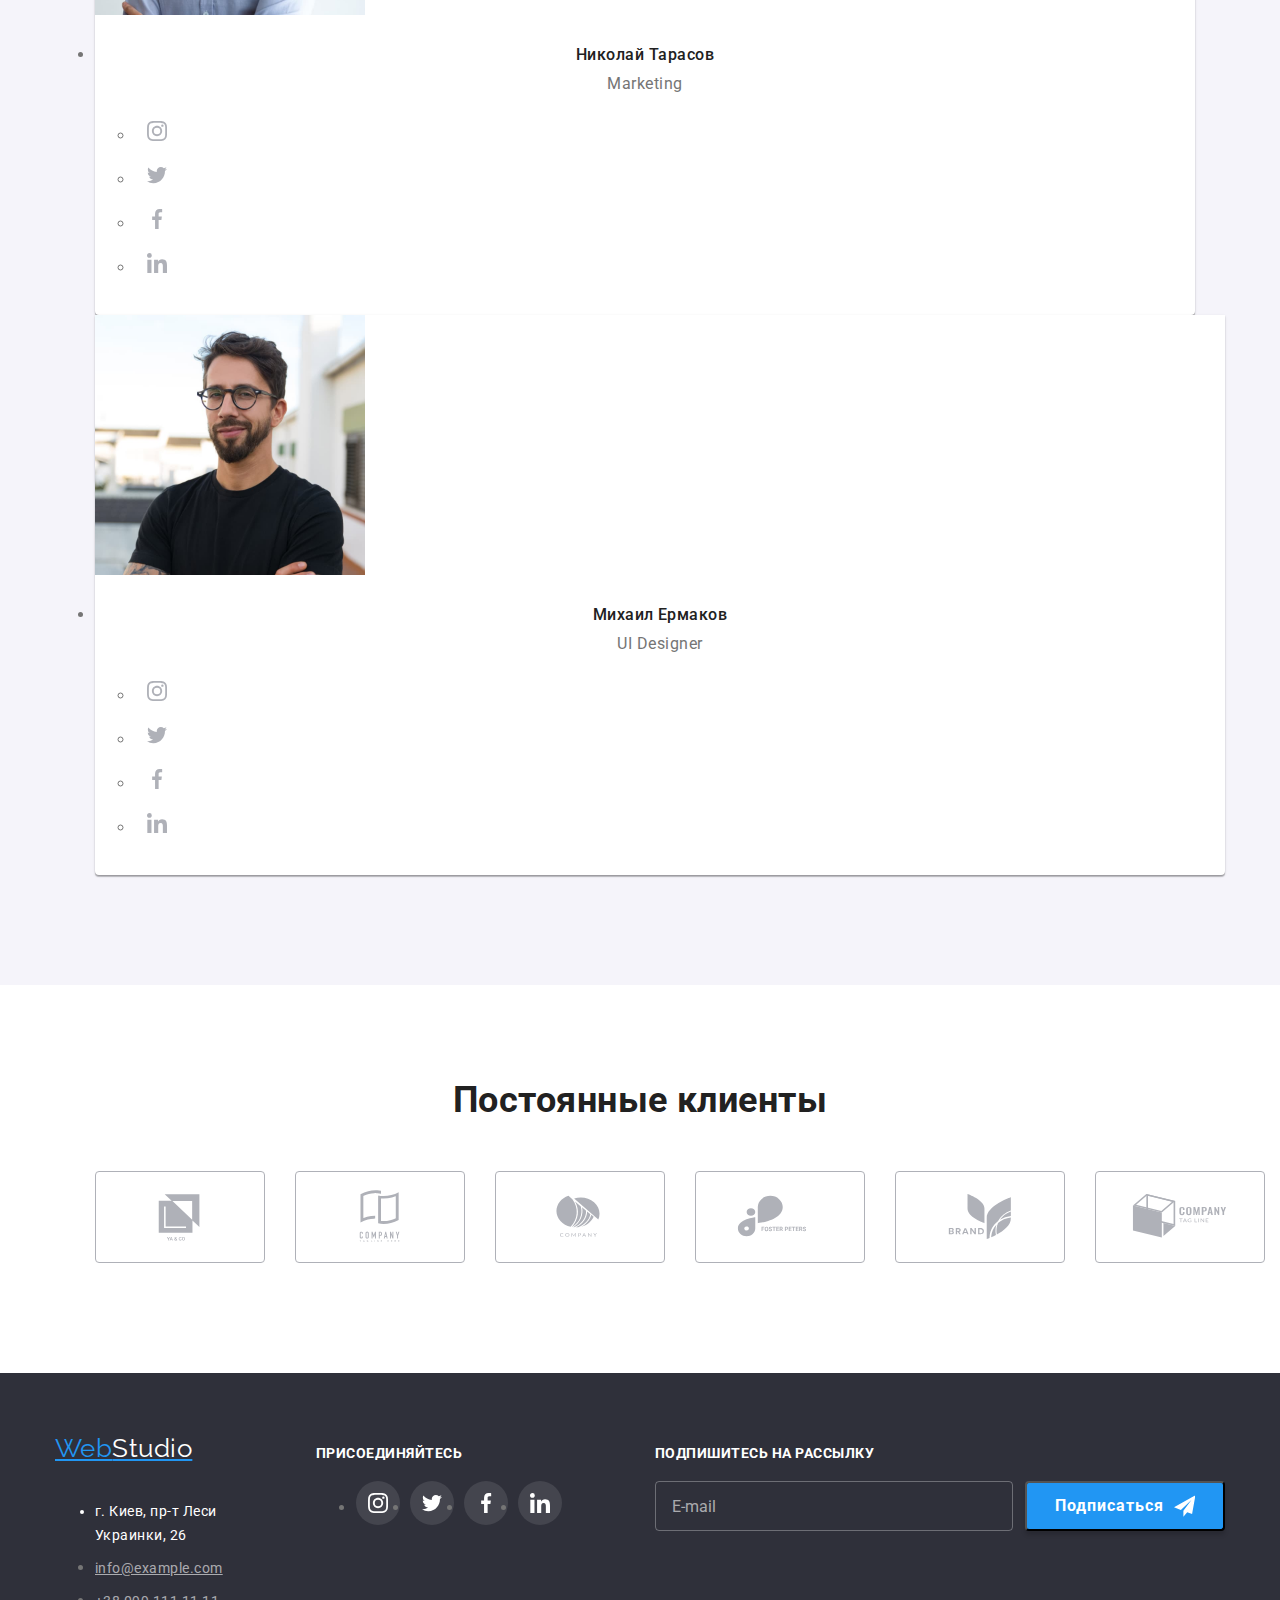
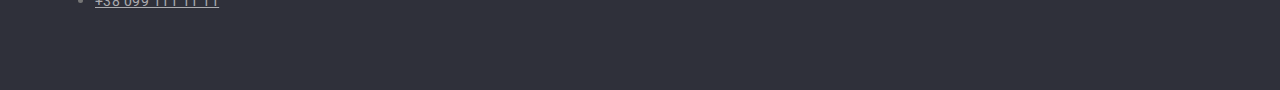
==== commit 9a31f6a4: "Добавляет настройки vscode" ====
--- a/index.html
+++ b/index.html
@@ -12,29 +12,29 @@
 <body>
      <!--Шапка сайта-->
     <header class="header">
-        <div class="container top-line">
-            <nav class="nav">
-                <a href="./index.html" class="logo link">
-                    Web<span class="accent">Studio</span>
+        <div class="container header__container">
+            <nav class="header__nav">
+                <a href="./index.html" class="header__logo">
+                    Web<span class="header__logo--accent">Studio</span>
                 </a>
-                <ul class="site-nav list">
-                    <li class="item current"><a class="link current" href="./index.html">Студия</a></li>
-                    <li class="item"><a class="link" href="./portfolio.html">Портфолио</a></li>
-                    <li class="item"><a class="link" href="">Контакты</a></li>
+                <ul class="header__list">
+                    <li class="header__item header__item--current"><a class="header__link header__link--current" href="./index.html">Студия</a></li>
+                    <li class="header__item"><a class="header__link" href="./portfolio.html">Портфолио</a></li>
+                    <li class="header__item"><a class="header__link" href="">Контакты</a></li>
                 </ul>
             </nav>
-            <ul class="contacs-nav list">
-                <li class="item">
-                    <a class="link" href="mailto:info@devstudio.com">
-                        <svg class="envelope">
+            <ul class="header__list">
+                <li class="header__item">
+                    <a class="header__link header__link--color" href="mailto:info@devstudio.com">
+                        <svg class="header-icon">
                             <use href="./images/icons.svg#icon-envelope"></use>
                         </svg>
                         info@devstudio.com
                     </a>
                 </li>
-                <li class="item">
-                    <a class="link" href="tel:+380961111111">
-                        <svg class="smartphone">
+                <li class="header__item">
+                    <a class="header__link header__link--color" href="tel:+380961111111">
+                        <svg class="header-icon header-icon--size">
                             <use href="./images/icons.svg#icon-smartphone"></use>
                         </svg>
                         +38 096 111 11 11
@@ -122,13 +122,13 @@
         <section class="section section-team">
             <div class="container">
                 <h2 class="title">Наша команда</h2>
-                <ul class="list">
+                <ul class="section-team__list">
                     <li class="item">
                         <img class="foto" src="./images/team/photo1.jpg" alt="Фото дизайнера продукта" width="270" height="260">
                         <div class="description-foto">
                             <h3 class="name">Игорь Демьяненко</h3>
                             <p class="text" lang="en">Product Designer</p>
-                            <ul class="list">
+                            <ul class="section-team__list">
                                 <li class="item-social">
                                     <a class="social" href="">
                                         <svg class="social-icon">
@@ -165,7 +165,7 @@
                         <div class="description-foto">
                             <h3 class="name">Ольга Репина</h3>
                             <p class="text" lang="en">Frontend Developer</p>    
-                            <ul class="list">
+                            <ul class="section-team__list">
                                 <li class="item-social">
                                     <a class="social" href="">
                                         <svg class="social-icon">
@@ -202,7 +202,7 @@
                         <div class="description-foto">
                             <h3 class="name">Николай Тарасов</h3>
                             <p class="text" lang="en">Marketing</p>
-                            <ul class="list">
+                            <ul class="section-team__list">
                                 <li class="item-social">
                                     <a class="social" href="">
                                         <svg class="social-icon">
@@ -239,7 +239,7 @@
                         <div class="description-foto">
                             <h3 class="name">Михаил Ермаков</h3>
                             <p class="text" lang="en">UI Designer</p>
-                            <ul class="list">
+                            <ul class="section-team__list">
                                 <li class="item-social">
                                     <a class="social" href="">
                                         <svg class="social-icon">
--- a/css/styles.css
+++ b/css/styles.css
@@ -8,10 +8,7 @@
     font-family: Roboto, sans-serif; 
     letter-spacing: 0.03em;
 }
-.link {
-    text-decoration: none;
-}
-.list, .list-buttons, .list-img {
+.list-buttons, .list-img {
     padding: 0;
     margin: 0;
     list-style: none;
@@ -37,36 +34,37 @@
     overflow: hidden; 
 }
 /*Логотип */
-.logo {
+.header__logo {
+    text-decoration: none;
     margin-right: 93px;
-    
     color: #2196F3;
     font-family: Raleway, sans-serif;
     font-size: 26px;
     line-height: 1.19;
 }
-.logo .accent{
+.header__logo--accent {
     color: #000000;
 }
 /* Навигация сайта */
-.top-line, .nav {
-    display: flex;
-    align-items: center;
-}
-.site-nav,
-.contacs-nav {
+.header__container, .header__nav {
+    display: flex;
+    align-items: center;
+}
+.header__list {
     display: flex;
     margin-left: auto;
-}
-.site-nav .item:not(:last-child),
-.contacs-nav .item:not(:last-child) {
+    padding: 0;
+    margin: 0;list-style: none;
+}
+.header__item:not(:last-child) {
     margin-right: 50px;
 }
-.site-nav .link{
-    display: block;
+.header__link {
+    display: flex;
+    align-items: center;
     padding-top: 32px;
     padding-bottom: 32px;
-
+    text-decoration: none;
     color: var(--title-text-color);
     font-weight: 500;
     font-size: 14px;
@@ -75,47 +73,29 @@
 
     transition: color 250ms cubic-bezier(0.4, 0, 0.2, 1);
 }
-.contacs-nav .link {
-    display: flex;
-    align-items: center;
-    padding-top: 32px;
-    padding-bottom: 32px;
-
+.header__link--color{
     color: var(--primary-text-color);
-    font-weight: 500;
-    font-size: 14px;
-    line-height: 1.14;
-    letter-spacing: 0.02em;
-
-    transition: color 250ms cubic-bezier(0.4, 0, 0.2, 1);
-}
-.envelope{
+}
+.header-icon{
     width: 16px;
     height: 12px;
     margin-right: 10px;
     fill: #757575;
     transition: fill 250ms cubic-bezier(0.4, 0, 0.2, 1);
 }
-.smartphone{
+.header-icon--size{
     width: 10px;
     height: 16px;
-    margin-right: 10px;
-    fill: #757575;
-    transition: fill 250ms cubic-bezier(0.4, 0, 0.2, 1);
-}
-.contacs-nav .link:hover .envelope,
-.contacs-nav .link:focus .envelope,
-.contacs-nav .link:hover .smartphone,
-.contacs-nav .link:focus .smartphone {
+}
+.header__link--color:hover .header-icon,
+.header__link--color:focus .header-icon {
     fill: #2196F3;
 }
-.site-nav .link:hover,
-.site-nav .link:focus,
-.contacs-nav .link:hover,
-.contacs-nav .link:focus { 
+.header__link:hover,
+.header__link:focus { 
     color: #2196F3;
 }
-.item.current::after{
+.header__item--current::after{
     content: "";
     display: block;
 
@@ -123,7 +103,7 @@
     background: #2196F3;
     border-radius: 2px;
 }
-.site-nav .link.current {
+.header__link--current {
     color: #2196F3;
 } 
 /* Герой */
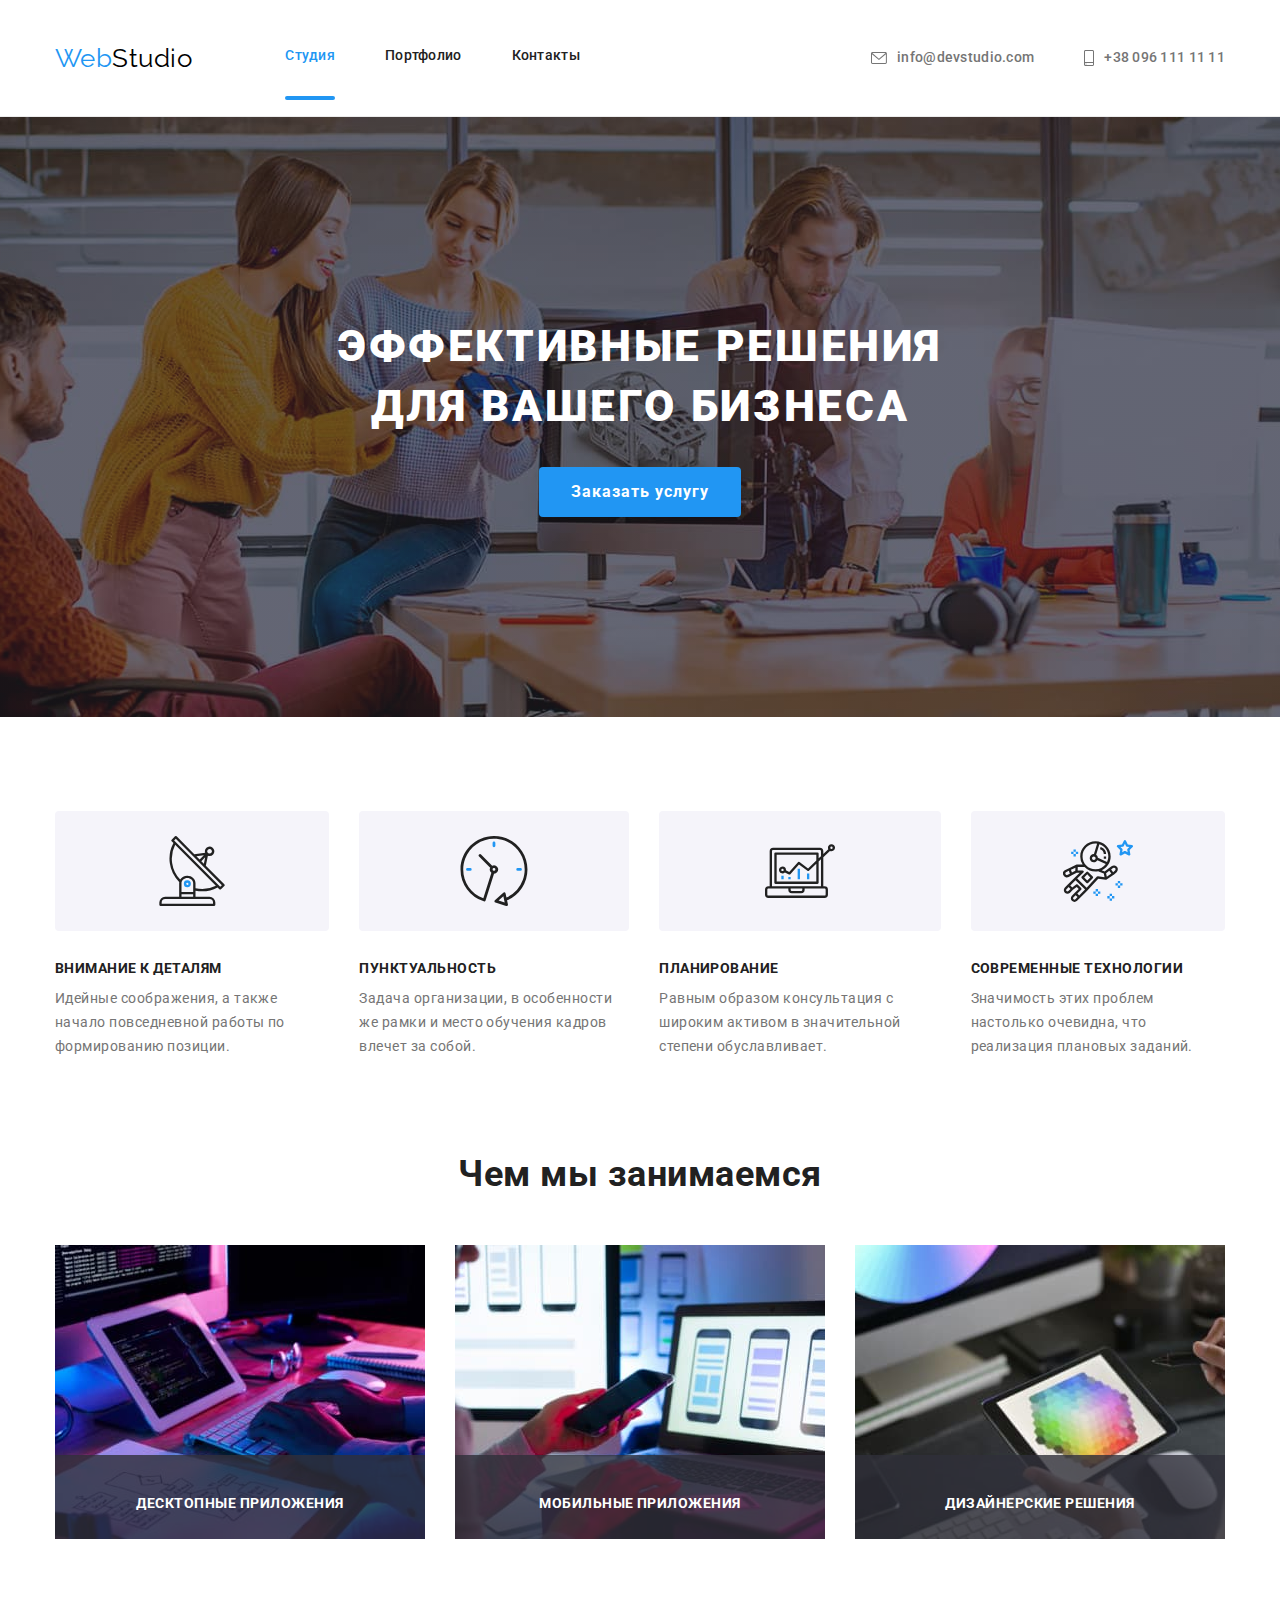
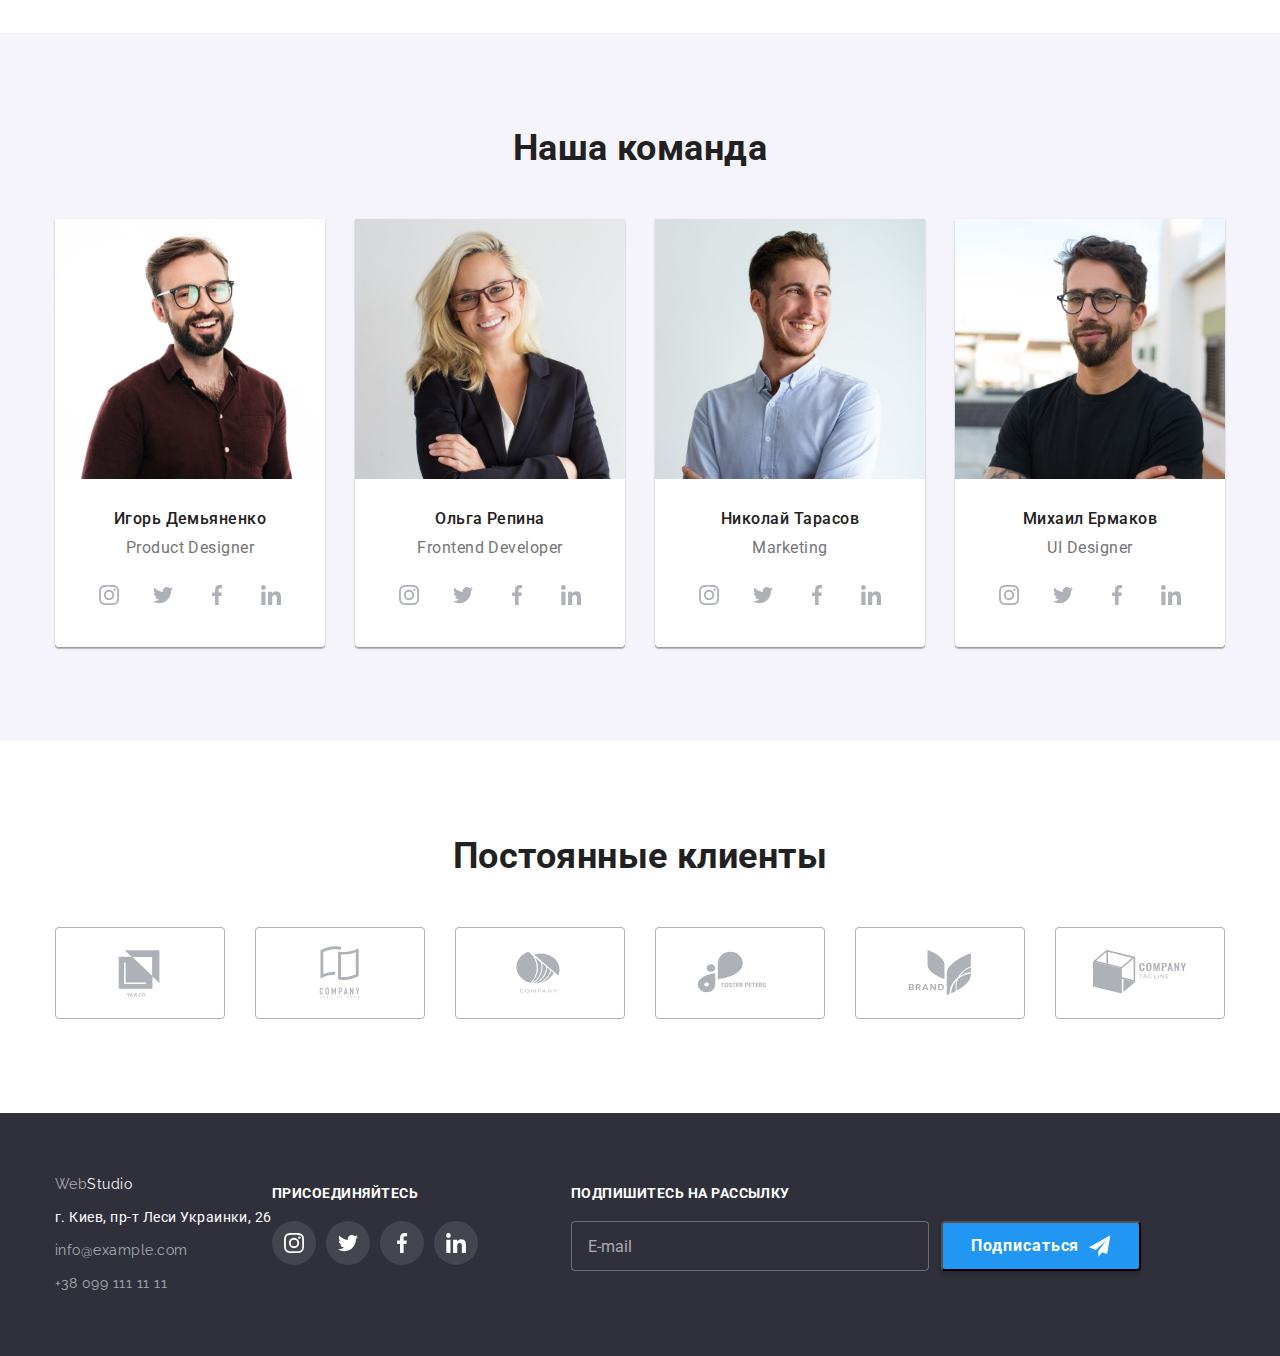
==== commit b5e5d70a: "Добавляет методологию БЄМ" ====
--- a/index.html
+++ b/index.html
@@ -45,114 +45,112 @@
     </header>
     <main>
         <!--Герой-->
-        <div>
-            <section class="hero">
-                <h1 class="hero-title">Эффективные решения<br>для вашего бизнеса</h1>
-                <button class="button" type="button" data-modal-open>Заказать услугу</button>
-            </section>
-        </div>
+        <section class="hero">
+            <h1 class="hero__title">Эффективные решения<br>для вашего бизнеса</h1>
+            <button class="hero__button" type="button" data-modal-open>Заказать услугу</button>
+        </section>
         <!--Особенности-->
-        <section class="section section-features">
+        <section class="section-features">
             <div class="container">
                 <!--<h2>Особенности</h2>-->
-                <ul class="list">
-                    <li class="item"> 
-                        <div class="icon">
-                            <svg class="icon-img">
+                <ul class="section-features__list">
+                    <li class="section-features__item"> 
+                        <div class="section-features__icon">
+                            <svg class="section-features__img">
                                 <use href="./images/icons.svg#icon-antenna"></use>
                             </svg>
                         </div>
-                        <h3 class="title">Внимание к деталям</h3> 
-                        <p class="text">Идейные соображения, а также начало повседневной работы по формированию позиции.</p>
-                    </li>
-                    <li class="item">
-                        <div class="icon">
-                            <svg class="icon-img">
+                        <h3 class="section-features__title">Внимание к деталям</h3> 
+                        <p class="section-features__text">Идейные соображения, а также начало повседневной работы по формированию позиции.</p>
+                    </li>
+                    <li class="section-features__item">
+                        <div class="section-features__icon">
+                            <svg class="section-features__img">
                                 <use href="./images/icons.svg#icon-clock"></use>
                             </svg>
                         </div>
-                        <h3 class="title">Пунктуальность</h3>
-                        <p class="text">Задача организации, в особенности же рамки и место обучения кадров влечет за собой.</p>
-                    </li>
-                    <li class="item">
-                        <div class="icon">
-                            <svg class="icon-img">
+                        <h3 class="section-features__title">Пунктуальность</h3>
+                        <p class="section-features__text">Задача организации, в особенности же рамки и место обучения кадров влечет за собой.</p>
+                    </li>
+                    <li class="section-features__item">
+                        <div class="section-features__icon">
+                            <svg class="section-features__img">
                                 <use href="./images/icons.svg#icon-diagram"></use>
                             </svg>
                         </div>
-                        <h3 class="title">Планирование</h3>
-                        <p class="text">Равным образом консультация с широким активом в значительной степени обуславливает.</p>
-                    </li>
-                    <li class="item">
-                        <div class="icon">
-                            <svg class="icon-img">
+                        <h3 class="section-features__title">Планирование</h3>
+                        <p class="section-features__text">Равным образом консультация с широким активом в значительной степени обуславливает.</p>
+                    </li>
+                    <li class="section-features__item">
+                        <div class="section-features__icon">
+                            <svg class="section-features__img">
                                 <use href="./images/icons.svg#icon-astronaut"></use>
                             </svg>
                         </div>
-                        <h3 class="title">Современные технологии</h3>
-                        <p class="text">Значимость этих проблем настолько очевидна, что реализация плановых заданий.</p>
+                        <h3 class="section-features__title">Современные технологии</h3>
+                        <p class="section-features__text">Значимость этих проблем настолько очевидна, что реализация плановых заданий.</p>
                     </li>
                 </ul>
             </div>
         </section>
         <!--Чем мы занимаемся-->
-        <section class="section section-job">
+        <section class="section-job">
             <div class="container">
-                <h2 class="title">Чем мы занимаемся</h2>
-                <ul class="list">
-                    <li class="item"><img class="picture" src="./images/jobs/img1.jpg" alt="Разработка сайтов" width="370" height="294">
-                        <div class="description-job">
-                            <p class="title">Десктопные приложения</p>
+                <h2 class="section-job__title">Чем мы занимаемся</h2>
+                <ul class="section-job__list">
+                    <li class="section-job__item"><img class="section-job__picture" src="./images/jobs/img1.jpg" alt="Разработка сайтов" width="370" height="294">
+                        <div class="section-job__description">
+                            <p class="section-job__text">Десктопные приложения</p>
                         </div> 
                     </li>
-                    <li class="item"><img class="picture" src="./images/jobs/img2.jpg" alt="Разработка мобильных приложений" width="370" height="294">
-                        <div class="description-job">
-                            <p class="title">Мобильные приложения</p>
+                    <li class="section-job__item"><img class="section-job__picture" src="./images/jobs/img2.jpg" alt="Разработка мобильных приложений" width="370" height="294">
+                        <div class="section-job__description">
+                            <p class="section-job__text">Мобильные приложения</p>
                         </div> 
                     </li>
-                    <li class="item"><img class="picture" src="./images/jobs/img3.jpg" alt="Разработка приложений для планшетов" width="370" height="294">
-                        <div class="description-job">
-                            <p class="title">Дизайнерские решения</p>
+                    <li class="section-job__item"><img class="section-job__picture" src="./images/jobs/img3.jpg" alt="Разработка приложений для планшетов" width="370" height="294">
+                        <div class="section-job__description">
+                            <p class="section-job__text">Дизайнерские решения</p>
                         </div> 
                     </li>
                 </ul>
             </div>
         </section>
         <!--Наша команда-->
-        <section class="section section-team">
+        <section class="section-team">
             <div class="container">
-                <h2 class="title">Наша команда</h2>
+                <h2 class="section-team__title">Наша команда</h2>
                 <ul class="section-team__list">
-                    <li class="item">
-                        <img class="foto" src="./images/team/photo1.jpg" alt="Фото дизайнера продукта" width="270" height="260">
-                        <div class="description-foto">
-                            <h3 class="name">Игорь Демьяненко</h3>
-                            <p class="text" lang="en">Product Designer</p>
+                    <li class="section-team__item">
+                        <img class="section-team__foto" src="./images/team/photo1.jpg" alt="Фото дизайнера продукта" width="270" height="260">
+                        <div class="section-team__description">
+                            <h3 class="section-team__name">Игорь Демьяненко</h3>
+                            <p class="section-team__text" lang="en">Product Designer</p>
                             <ul class="section-team__list">
-                                <li class="item-social">
-                                    <a class="social" href="">
-                                        <svg class="social-icon">
+                                <li class="section-team__item-icons">
+                                    <a class="section-team__link" href="">
+                                        <svg class="section-team__icon">
                                             <use href="./images/icons.svg#icon-instagram"></use>
                                         </svg>
                                     </a>
                                 </li>
-                                <li class="item-social">
-                                    <a class="social" href="">
-                                        <svg class="social-icon">
+                                <li class="section-team__item-icons">
+                                    <a class="section-team__link" href="">
+                                        <svg class="section-team__icon">
                                             <use href="./images/icons.svg#icon-twitter"></use>
                                         </svg>
                                     </a>
                                 </li>
-                                <li class="item-social">
-                                    <a class="social" href="">
-                                        <svg class="social-icon">
+                                <li class="section-team__item-icons">
+                                    <a class="section-team__link" href="">
+                                        <svg class="section-team__icon">
                                             <use href="./images/icons.svg#icon-facebook"></use>
                                         </svg>
                                     </a>
                                 </li>
-                                <li class="item-social">
-                                    <a class="social" href="">
-                                        <svg class="social-icon">
+                                <li class="section-team__item-icons">
+                                    <a class="section-team__link" href="">
+                                        <svg class="section-team__icon">
                                             <use href="./images/icons.svg#icon-linkedin"></use>
                                         </svg>
                                     </a>
@@ -160,36 +158,36 @@
                             </ul>
                         </div>
                     </li>
-                    <li class="item">
-                        <img class="foto" src="./images/team/photo2.jpg" alt="Фото Frontend разработчика" width="270" height="260"> 
-                        <div class="description-foto">
-                            <h3 class="name">Ольга Репина</h3>
-                            <p class="text" lang="en">Frontend Developer</p>    
+                    <li class="section-team__item">
+                        <img class="section-team__foto" src="./images/team/photo2.jpg" alt="Фото Frontend разработчика" width="270" height="260"> 
+                        <div class="section-team__description">
+                            <h3 class="section-team__name">Ольга Репина</h3>
+                            <p class="section-team__text" lang="en">Frontend Developer</p>    
                             <ul class="section-team__list">
-                                <li class="item-social">
-                                    <a class="social" href="">
-                                        <svg class="social-icon">
+                                <li class="section-team__item-icons">
+                                    <a class="section-team__link" href="">
+                                        <svg class="section-team__icon">
                                             <use href="./images/icons.svg#icon-instagram"></use>
                                         </svg>
                                     </a>
                                 </li>
-                                <li class="item-social">
-                                    <a class="social" href="">
-                                        <svg class="social-icon">
+                                <li class="section-team__item-icons">
+                                    <a class="section-team__link" href="">
+                                        <svg class="section-team__icon">
                                             <use href="./images/icons.svg#icon-twitter"></use>
                                         </svg>
                                     </a>
                                 </li>
-                                <li class="item-social">
-                                    <a class="social" href="">
-                                        <svg class="social-icon">
+                                <li class="section-team__item-icons">
+                                    <a class="section-team__link" href="">
+                                        <svg class="section-team__icon">
                                             <use href="./images/icons.svg#icon-facebook"></use>
                                         </svg>
                                     </a>
                                 </li>
-                                <li class="item-social">
-                                    <a class="social" href="">
-                                        <svg class="social-icon">
+                                <li class="section-team__item-icons">
+                                    <a class="section-team__link" href="">
+                                        <svg class="section-team__icon">
                                             <use href="./images/icons.svg#icon-linkedin"></use>
                                         </svg>
                                     </a>
@@ -197,36 +195,36 @@
                             </ul>
                         </div>
                     </li>
-                    <li class="item">
-                        <img class="foto" src="./images/team/photo3.jpg" alt="Фото сотрудника одела маркетинга" width="270" height="260">
-                        <div class="description-foto">
-                            <h3 class="name">Николай Тарасов</h3>
-                            <p class="text" lang="en">Marketing</p>
+                    <li class="section-team__item">
+                        <img class="section-team__foto" src="./images/team/photo3.jpg" alt="Фото сотрудника одела маркетинга" width="270" height="260">
+                        <div class="section-team__description">
+                            <h3 class="section-team__name">Николай Тарасов</h3>
+                            <p class="section-team__text" lang="en">Marketing</p>
                             <ul class="section-team__list">
-                                <li class="item-social">
-                                    <a class="social" href="">
-                                        <svg class="social-icon">
+                                <li class="section-team__item-icons">
+                                    <a class="section-team__link" href="">
+                                        <svg class="section-team__icon">
                                             <use href="./images/icons.svg#icon-instagram"></use>
                                         </svg>
                                     </a>
                                 </li>
-                                <li class="item-social">
-                                    <a class="social" href="">
-                                        <svg class="social-icon">
+                                <li class="section-team__item-icons">
+                                    <a class="section-team__link" href="">
+                                        <svg class="section-team__icon">
                                             <use href="./images/icons.svg#icon-twitter"></use>
                                         </svg>
                                     </a>
                                 </li>
-                                <li class="item-social">
-                                    <a class="social" href="">
-                                        <svg class="social-icon">
+                                <li class="section-team__item-icons">
+                                    <a class="section-team__link" href="">
+                                        <svg class="section-team__icon">
                                             <use href="./images/icons.svg#icon-facebook"></use>
                                         </svg>
                                     </a>
                                 </li>
-                                <li class="item-social">
-                                    <a class="social" href="">
-                                        <svg class="social-icon">
+                                <li class="section-team__item-icons">
+                                    <a class="section-team__link" href="">
+                                        <svg class="section-team__icon">
                                             <use href="./images/icons.svg#icon-linkedin"></use>
                                         </svg>
                                     </a>
@@ -234,36 +232,36 @@
                             </ul>
                         </div>
                     </li>
-                    <li class="item">
-                        <img class="foto" src="./images/team/photo4.jpg" alt="Фото UI Дизайнера" width="270" height="260">
-                        <div class="description-foto">
-                            <h3 class="name">Михаил Ермаков</h3>
-                            <p class="text" lang="en">UI Designer</p>
+                    <li class="section-team__item">
+                        <img class="section-team__foto" src="./images/team/photo4.jpg" alt="Фото UI Дизайнера" width="270" height="260">
+                        <div class="section-team__description">
+                            <h3 class="section-team__name">Михаил Ермаков</h3>
+                            <p class="section-team__text" lang="en">UI Designer</p>
                             <ul class="section-team__list">
-                                <li class="item-social">
-                                    <a class="social" href="">
-                                        <svg class="social-icon">
+                                <li class="section-team__item-icons">
+                                    <a class="section-team__link" href="">
+                                        <svg class="section-team__icon">
                                             <use href="./images/icons.svg#icon-instagram"></use>
                                         </svg>
                                     </a>
                                 </li>
-                                <li class="item-social">
-                                    <a class="social" href="">
-                                        <svg class="social-icon">
+                                <li class="section-team__item-icons">
+                                    <a class="section-team__link" href="">
+                                        <svg class="section-team__icon">
                                             <use href="./images/icons.svg#icon-twitter"></use>
                                         </svg>
                                     </a>
                                 </li>
-                                <li class="item-social">
-                                    <a class="social" href="">
-                                        <svg class="social-icon">
+                                <li class="section-team__item-icons">
+                                    <a class="section-team__link" href="">
+                                        <svg class="section-team__icon">
                                             <use href="./images/icons.svg#icon-facebook"></use>
                                         </svg>
                                     </a>
                                 </li>
-                                <li class="item-social">
-                                    <a class="social" href="">
-                                        <svg class="social-icon">
+                                <li class="section-team__item-icons">
+                                    <a class="section-team__link" href="">
+                                        <svg class="section-team__icon">
                                             <use href="./images/icons.svg#icon-linkedin"></use>
                                         </svg>
                                     </a>
@@ -274,48 +272,48 @@
                 </ul>
             </div>
         </section>
-        <section class="section section-clients">
+        <section class="section-clients">
             <div class="container">
-                <h2 class="title">Постоянные клиенты</h2>
-                <ul class="list">
-                    <li class="item">
-                        <a class="link" href="">
-                            <svg class="icon-logo">
+                <h2 class="section-clients__title">Постоянные клиенты</h2>
+                <ul class="section-clients__list">
+                    <li class="section-clients__item">
+                        <a class="section-clients__link" href="">
+                            <svg class="section-clients__icon">
                                 <use href="./images/icons.svg#icon-logo1"></use>
                             </svg>
                         </a>
                     </li>
-                    <li class="item">
-                        <a class="link" href="">
-                            <svg class="icon-logo">
+                    <li class="section-clients__item">
+                        <a class="section-clients__link" href="">
+                            <svg class="section-clients__icon">
                                 <use href="./images/icons.svg#icon-logo2"></use>
                             </svg>
                         </a>
                     </li>
-                    <li class="item">
-                        <a class="link" href="">
-                            <svg class="icon-logo">
+                    <li class="section-clients__item">
+                        <a class="section-clients__link" href="">
+                            <svg class="section-clients__icon">
                                 <use href="./images/icons.svg#icon-logo3"></use>
                             </svg>
                         </a>
                     </li>
-                    <li class="item">
-                        <a class="link" href="">
-                            <svg class="icon-logo logo4">
+                    <li class="section-clients__item">
+                        <a class="section-clients__link" href="">
+                            <svg class="section-clients__icon">
                                 <use href="./images/icons.svg#icon-logo4"></use>
                             </svg>
                         </a>
                     </li>
-                    <li class="item">
-                        <a class="link" href="">
-                            <svg class="icon-logo">
+                    <li class="section-clients__item">
+                        <a class="section-clients__link" href="">
+                            <svg class="section-clients__icon">
                                 <use href="./images/icons.svg#icon-logo5"></use>
                             </svg>
                         </a>
                     </li>
-                    <li class="item">
-                        <a class="link" href="">
-                            <svg class="icon-logo">
+                    <li class="section-clients__item">
+                        <a class="section-clients__link" href="">
+                            <svg class="section-clients__icon">
                                 <use href="./images/icons.svg#icon-logo6"></use>
                             </svg>
                         </a>
@@ -325,55 +323,55 @@
         </section>
     </main>
     <!--Подвал сайта-->
-    <footer class="site-footer">
-        <div class="container">
-            <div class="logo-address">
-                <a href="./index.html" class="logo-footer link">
-                    Web<span class="accent">Studio</span>
+    <footer class="footer">
+        <div class="container footer__container">
+            <div class="footer__div">
+                <a href="./index.html" class="footer__link">
+                    Web<span class="footer__logo--accent">Studio</span>
                 </a>
                 <address>
-                    <ul class="address list">
-                        <li class="text">г. Киев, пр-т Леси Украинки, 26</li>
-                        <li><a class="link" href="mailto:info@example.com">info@example.com</a></li>
-                        <li><a class="link last" href="tel:+380991111111">+38 099 111 11 11</a></li>
+                    <ul class="footer__list">
+                        <li class="footer__text">г. Киев, пр-т Леси Украинки, 26</li>
+                        <li><a class="footer__link" href="mailto:info@example.com">info@example.com</a></li>
+                        <li><a class="footer__link footer__link--position" href="tel:+380991111111">+38 099 111 11 11</a></li>
                     </ul>
                 </address>
             </div>
-            <div class="social-footer">
-                <p class="text">ПРИСОЕДИНЯЙТЕСЬ</p>
-                <ul class="list">
-                    <li class="item-footer-social">
-                        <a class="footer-social" href="">
-                            <svg class="footer-social-icon">
+            <div class="footer__div--position">
+                <p class="footer__appeal">ПРИСОЕДИНЯЙТЕСЬ</p>
+                <ul class="footer__list footer__list--display">
+                    <li class="footer__item">
+                        <a class="footer__icon" href="">
+                            <svg class="footer__img">
                                 <use href="./images/icons.svg#icon-instagram"></use>
                             </svg>
                         </a>
                     </li>
-                    <li class="item-footer-social">
-                        <a class="footer-social" href="">
-                            <svg class="footer-social-icon">
+                    <li class="footer__item">
+                        <a class="footer__icon" href="">
+                            <svg class="footer__img">
                                 <use href="./images/icons.svg#icon-twitter"></use>
                             </svg>
                         </a>
                     </li>
-                    <li class="item-footer-social">
-                        <a class="footer-social" href="">
-                            <svg class="footer-social-icon">
+                    <li class="footer__item">
+                        <a class="footer__icon" href="">
+                            <svg class="footer__img">
                                 <use href="./images/icons.svg#icon-facebook"></use>
                             </svg>
                         </a>
                     </li>
-                    <li class="item-footer-social">
-                        <a class="footer-social" href="">
-                            <svg class="footer-social-icon">
+                    <li class="footer__item">
+                        <a class="footer__icon" href="">
+                            <svg class="footer__img">
                                 <use href="./images/icons.svg#icon-linkedin"></use>
                             </svg>
                         </a>
                     </li>
                 </ul>
             </div>
-            <div class="subscription">
-                <p class="text">ПОДПИШИТЕСЬ НА РАССЫЛКУ</p>
+            <div>
+                <p class="footer__appeal">ПОДПИШИТЕСЬ НА РАССЫЛКУ</p>
                 <form class="form-footer">
                     <input class="footer-input" type="email" name="email" placeholder="E-mail"/>
                     <button type="submit" class="button-footer-submit">Подписаться
--- a/css/styles.css
+++ b/css/styles.css
@@ -7,11 +7,6 @@
     color: var(--primary-text-color);
     font-family: Roboto, sans-serif; 
     letter-spacing: 0.03em;
-}
-.list-buttons, .list-img {
-    padding: 0;
-    margin: 0;
-    list-style: none;
 }
 .container{
     width: 1200px;
@@ -34,6 +29,7 @@
     overflow: hidden; 
 }
 /*Логотип */
+
 .header__logo {
     text-decoration: none;
     margin-right: 93px;
@@ -46,6 +42,7 @@
     color: #000000;
 }
 /* Навигация сайта */
+
 .header__container, .header__nav {
     display: flex;
     align-items: center;
@@ -54,7 +51,7 @@
     display: flex;
     margin-left: auto;
     padding: 0;
-    margin: 0;list-style: none;
+    list-style: none;
 }
 .header__item:not(:last-child) {
     margin-right: 50px;
@@ -107,6 +104,7 @@
     color: #2196F3;
 } 
 /* Герой */
+
 .hero {
     background-color: #C4C4C4;
     height: 600px;
@@ -126,7 +124,7 @@
     background-repeat: no-repeat;
     background-size: cover;
 }
-.hero-title {
+.hero__title {
     color: #FFFFFF;
     font-weight: 900;
     font-size: 44px;
@@ -136,47 +134,56 @@
     margin-top: 0px;
     margin-bottom: 30px;
 }
-/* Секции */
-.section{
+.hero__button {
+    cursor: pointer;
+    color: #FFFFFF;
+    background-color: #2196F3;
+    font-weight: 700;
+    font-size: 16px;
+    line-height: 1.87;
+    letter-spacing: 0.06em;
+    border: 0px;
+    box-shadow: 0px 4px 4px rgba(0, 0, 0, 0.15);
+    border-radius: 4px;
+    padding: 10px 32px;
+    min-width: 200px;
+
+    transition: background-color 250ms cubic-bezier(0.4, 0, 0.2, 1);
+}
+.hero__button:hover,
+.hero__button:focus {
+    background-color:  #188CE8;
+}
+/* Секции главной страницы */
+/* Секция Особенности */
+.section-features{
     padding-top: 94px;
-    padding-bottom: 94px;
-}
-/* Секции главной страницы */
-.section-features{
     padding-bottom: 47px;
 }
-.section-job{
-    padding-top: 47px;
-}
-.section-features .list,
-.section-job .list,
-.section-team .list,
-.section-clients .list{
-    display: flex;
-}
-.section-features .item:not(:last-child),
-.section-job .item:not(:last-child),
-.section-team .item:not(:last-child),
-.section-clients .item:not(:last-child)  {
-        margin-right: 30px;
-}
-.section-features .icon{
+.section-features__list {
+    display: flex;
+    padding: 0;
+    margin: 0;
+    list-style: none;
+}
+.section-features__item:not(:last-child) {
+    margin-right: 30px;
+}
+.section-features__icon {
+    display: flex;
+    justify-content: center;
+    align-items: center;
     height: 120px;
     background-color: #F5F4FA;
     border-radius: 4px;
     margin-right: 0;
     margin-bottom: 30px;
 }
-.icon {
-    display: flex;
-    justify-content: center;
-    align-items: center;
-}
-.icon-img{
+.section-features__img {
     width: 70px;
     height: 70px;
 }
-.section-features .title {
+.section-features__title {
     color: var(--title-text-color);
     font-weight: 700;
     font-size: 14px;
@@ -185,18 +192,19 @@
     margin-top: 0px;
     margin-bottom: 10px;
 }
-.section-features .text{
+.section-features__text {
     font-size: 14px;
     line-height: 1.71;
     margin-top: 0px;
     margin-bottom: 0px;
 }
-.picture, .foto{
-    display: block;
-}
-.section-job .title,
-.section-team .title,
-.section-clients .title{
+/* Секция Чем мы занимаемся */
+
+.section-job {
+    padding-top: 47px;
+    padding-bottom: 94px;
+}
+.section-job__title {
     color: var(--title-text-color);
     font-size: 36px;
     line-height: 1.17;
@@ -204,16 +212,28 @@
     margin-top: 0px;
     margin-bottom: 50px;
 }
-.section-job .item {
+.section-job__list {
+    display: flex;
+    padding: 0;
+    margin: 0;
+    list-style: none;
+}
+.section-job__item:not(:last-child) {
+        margin-right: 30px;
+}
+.section-job__picture {
+    display: block;
+}
+.section-job__item {
     position: relative;
 }
-.section-job .description-job {
+.section-job__description {
     width: 370px;
     background: rgba(47, 48, 58, 0.8);
     position: absolute;
     bottom: 0; 
 }
-.description-job .title {
+.section-job__text {
     color: #FFFFFF;
     font-weight: 700;
     font-size: 14px;
@@ -224,19 +244,44 @@
     padding-bottom: 27px;
     margin-bottom: 0;
 }
+/* Секция Наша команда */
+
 .section-team { 
     background-color: #F5F4FA;
-}
-.section-team .item {
+    padding-top: 94px;
+    padding-bottom: 94px;
+}
+.section-team__title {
+    color: var(--title-text-color);
+    font-size: 36px;
+    line-height: 1.17;
+    text-align: center;
+    margin-top: 0px;
+    margin-bottom: 50px;
+}
+.section-team__list {
+    display: flex;
+    justify-content: center;
+    padding: 0;
+    margin: 0;
+    list-style: none;
+}
+.section-team__item{
     background-color: #FFFFFF;
     box-shadow: 0px 1px 3px rgba(0, 0, 0, 0.12), 0px 1px 1px rgba(0, 0, 0, 0.14), 0px 2px 1px rgba(0, 0, 0, 0.2);
     border-radius: 0px 0px 4px 4px;
-}
-.description-foto{
+} 
+.section-team__item:not(:last-child) {
+    margin-right: 30px;
+}
+.section-team__foto{
+    display: block;
+}
+.section-team__description {
     padding-top: 30px;
     padding-bottom: 30px;
 }
-.section-team .name{
+.section-team__name {
     color: var(--title-text-color);
     font-weight: 500;
     font-size: 16px;
@@ -245,18 +290,17 @@
     margin-bottom: 10px;
     text-align: center;
 }
-.section-team .text{
+.section-team__text{
     font-size: 16px;
     line-height: 1.19;
     margin-top: 0px;
     margin-bottom: 16px;
     text-align: center;
 }
-.description-foto .list {
-    display: flex;
-    justify-content: center;
-}
-.social{
+.section-team__item-icons:not(:last-child) {
+    margin-right: 10px; 
+}
+.section-team__link {
     display: inline-flex;
     justify-content: center;
     align-items: center;
@@ -266,25 +310,43 @@
 
     transition: background-color 250ms cubic-bezier(0.4, 0, 0.2, 1);
 }
-.social-icon {
+.section-team__link:hover,
+.section-team__link:focus{
+    background-color: #2196F3;
+}
+.section-team__icon {
     width: 20px;
     height: 20px;
     fill: #AFB1B8;
 
     transition: fill 250ms cubic-bezier(0.4, 0, 0.2, 1);
 }
-.item-social:not(:last-child) {
-    margin-right: 10px;
-}
-.social:hover,
-.social:focus{
-    background-color: #2196F3;
-}
-.social:hover .social-icon,
-.social:focus .social-icon {
+
+.section-team__link:hover .section-team__icon,
+.section-team__link:focus .section-team__icon{
     fill: #FFFFFF;
 }
-.section-clients .item{
+/* Секция Наши клиенты */
+
+.section-clients {
+    padding-top: 94px;
+    padding-bottom: 94px;
+}
+.section-clients__title {
+    color: var(--title-text-color);
+    font-size: 36px;
+    line-height: 1.17;
+    text-align: center;
+    margin-top: 0px;
+    margin-bottom: 50px;
+}
+.section-clients__list{
+    display: flex;
+    padding: 0;
+    margin: 0;
+    list-style: none;
+}
+.section-clients__item{
     width: 170px;
     height: 92px;
 
@@ -299,78 +361,100 @@
     transition: fill 250ms cubic-bezier(0.4, 0, 0.2, 1),
     border 250ms cubic-bezier(0.4, 0, 0.2, 1);
 }
-.section-clients .link {
+.section-clients__item:not(:last-child)  {
+    margin-right: 30px;
+}
+.section-clients__item:hover,
+.section-clients__item:focus {
+    border: 1px solid #2196F3;
+    fill: #2196F3;
+}
+.section-clients__link {
     display: flex;
     justify-content: center;
     align-items: center;
     width: 170px;
     height: 92px;
 }
-.section-clients .icon-logo{
+.section-clients__icon {
     width: 106px;
     height: 60px;
     fill: #AFB1B8;
 
     transition: fill 250ms cubic-bezier(0.4, 0, 0.2, 1);
 }
-.section-clients .item:hover,
-.section-clients .item:focus {
-    border: 1px solid #2196F3;
+.section-clients__link:hover .section-clients__icon,
+.section-clients__link:focus .section-clients__icon {
     fill: #2196F3;
 }
-.section-clients .link:hover .icon-logo,
-.section-clients .link:focus .icon-logo {
-    fill: #2196F3;
-}
 /* Секции страницы Порфолио */
-.list-buttons {
+
+.section-portfolio {
+    padding-top: 94px;
+    padding-bottom: 94px;
+}
+.section-portfolio__list-buttons {
     display: flex;
     justify-content: center;
     margin-bottom: 50px;
-}
-.list-buttons .item:not(:last-child) {
+    margin-right: 0;
+    margin-left: 0;
+    margin-top: 0;
+    padding: 0;
+    list-style: none;
+}
+.section-portfolio__item--indent:not(:last-child) {
     margin-right: 8px;
 }
-.list-img {
+.section-portfolio__button {
+    cursor: pointer;
+    color: var(--title-text-color);
+    background-color: #F5F4FA;
+    font-family: inherit;
+    font-weight: 500;
+    font-size: 16px;
+    line-height: 1.62;
+    text-align: center;
+    border: 0px;
+    border-radius: 4px;
+    padding: 6px 22px;
+    min-width: 73px;
+
+    transition: background-color 250ms cubic-bezier(0.4, 0, 0.2, 1),
+    color 250ms cubic-bezier(0.4, 0, 0.2, 1),
+    box-shadow 250ms cubic-bezier(0.4, 0, 0.2, 1);
+}
+.section-portfolio__button:hover,
+.section-portfolio__button:focus{
+    background-color: #2196F3;
+    color: #FFFFFF;
+    box-shadow: 0px 3px 1px rgba(0, 0, 0, 0.1), 0px 1px 2px rgba(0, 0, 0, 0.08), 0px 2px 2px rgba(0, 0, 0, 0.12);
+}
+.section-portfolio__list {
     display: flex;
     flex-wrap: wrap;
+    padding: 0;
+    margin-right: 0;
     margin-left: -30px;
     margin-top: -30px; 
-}
-.list-img .item {
+    margin-bottom: 0;
+    list-style: none;
+}
+.section-portfolio__item {
     width: 370px;
     flex-basis: calc(100% / 3 - 30px);
     margin-left: 30px;
     margin-top: 30px;
     transition: box-shadow 250ms cubic-bezier(0.4, 0, 0.2, 1);
 }
-.list-img .item:hover {
+.section-portfolio__item:hover {
     box-shadow: 0px 4px 4px rgba(0, 0, 0, 0.25);
 }
-.title-text{
-    border: 1px solid #ECECEC;
-    border-top: 0;
-    padding: 20px 24px 20px 24px;
-}
-.section-portfolio .title{
-    color: var(--title-text-color);
-    font-size: 18px;
-    line-height: 2;
-    letter-spacing: 0.06em;
-    margin-top: 0;
-    margin-bottom: 4px;
-}
-.section-portfolio .text{
-    font-size: 16px;
-    line-height: 1.87;
-    margin-top: 0px;
-    margin-bottom: 0;
-}
-.picture-and-overlay {
+.section-portfolio__div--position {
     position: relative;
     overflow: hidden;
 }
-.overlay {
+.section-portfolio__overlay {
     position: absolute;
     top: 0;
     left: 0;
@@ -387,55 +471,34 @@
     transform: translateY(100%);
     transition: transform 250ms cubic-bezier(0.4, 0, 0.2, 1);
 }
-.list-img .item:hover .overlay {
+.section-portfolio__item:hover .section-portfolio__overlay {
     transform: translateY(0%);
     opacity: 1;
 }   
-/* Кнопки */
-.button {
-    cursor: pointer;
-    color: #FFFFFF;
-    background-color: #2196F3;
-    font-weight: 700;
+.section-portfolio__div {
+    border: 1px solid #ECECEC;
+    border-top: 0;
+    padding: 20px 24px 20px 24px;
+}
+.section-portfolio__title{
+    color: var(--title-text-color);
+    font-size: 18px;
+    line-height: 2;
+    letter-spacing: 0.06em;
+    margin-top: 0;
+    margin-bottom: 4px;
+}
+.section-portfolio__text{
     font-size: 16px;
     line-height: 1.87;
-    letter-spacing: 0.06em;
-    border: 0px;
-    box-shadow: 0px 4px 4px rgba(0, 0, 0, 0.15);
-    border-radius: 4px;
-    padding: 10px 32px;
-    min-width: 200px;
-
-    transition: background-color 250ms cubic-bezier(0.4, 0, 0.2, 1);
-}
-.button:hover,
-.button:focus {
-    background-color:  #188CE8;
-}
-.button-portfolio {
-    cursor: pointer;
-    color: var(--title-text-color);
-    background-color: #F5F4FA;
-    font-family: inherit;
-    font-weight: 500;
-    font-size: 16px;
-    line-height: 1.62;
-    text-align: center;
-    border: 0px;
-    border-radius: 4px;
-    padding: 6px 22px;
-    min-width: 73px;
-
-    transition: background-color 250ms cubic-bezier(0.4, 0, 0.2, 1),
-    color 250ms cubic-bezier(0.4, 0, 0.2, 1),
-    box-shadow 250ms cubic-bezier(0.4, 0, 0.2, 1);
-}
-.button-portfolio:hover,
-.button-portfolio:focus{
-    background-color: #2196F3;
-    color: #FFFFFF;
-    box-shadow: 0px 3px 1px rgba(0, 0, 0, 0.1), 0px 1px 2px rgba(0, 0, 0, 0.08), 0px 2px 2px rgba(0, 0, 0, 0.12);
-}
+    margin-top: 0px;
+    margin-bottom: 0;
+}
+
+
+/* Кнопки */
+
+
 .button-footer-submit {
     cursor: pointer;
     display: flex;
@@ -478,12 +541,20 @@
     box-shadow: 0px 4px 4px rgba(0, 0, 0, 0.15);
 }
 /* Подвал */
-.site-footer {
+.footer {
     background-color: #2F303A;
     padding-top: 60px;
     padding-bottom: 60px;
 }
-.logo-footer{
+.footer__container {
+    display: flex;
+    align-items: flex-start;
+}
+.footer-div {
+    margin-right: 70px;
+}
+.footer__link {
+    text-decoration: none;
     color: #2196F3;
     font-family: Raleway;
     font-size: 26px;
@@ -491,17 +562,22 @@
     display: inline-block;
     margin-bottom: 20px;
 }
-.logo-footer .accent{
-    color: #FFFFFF;
-}
-.address .text{
+.footer__logo--accent{
+    color: #FFFFFF;
+}
+.footer__list {
+    padding: 0;
+    margin: 0;
+    list-style: none;
+}
+.footer__text{
     color: #FFFFFF;
     font-style: normal;
     font-size: 14px;
     line-height: 1.71;
     margin-bottom: 9px;
 }
-.address .link {
+.footer__link {
     color: #FFFFFF99;
     font-style: normal;
     font-size: 14px;
@@ -511,25 +587,17 @@
 
     transition: color 250ms cubic-bezier(0.4, 0, 0.2, 1);
 }
-.address .last{
+.footer__link--position{
     margin-bottom: 0px;
 }
-.address .link:hover,
-.address .link:focus { 
+.footer__link:hover,
+.footer__link:focus { 
     color: #2196F3;
 }
-.site-footer .container{
-    display: flex;
-    align-items: flex-start;
-}
-.logo-address{
-    margin-right: 70px;
-}
-.social-footer {
+.footer__div--position {
     margin-right: 93px;
 }
-.social-footer .text,
-.subscription .text {
+.footer__appeal {
     font-weight: bold;
     font-size: 14px;
     line-height: 16px;
@@ -538,15 +606,15 @@
     margin-top: 12px;
     margin-bottom: 20px;
 }
-.social-footer .list{
+.footer__list--display{
     display: flex;
     justify-content: center;
     align-items: center;
 }
-.item-footer-social:not(:last-child) {
+.footer__item:not(:last-child) {
     margin-right: 10px;
 }
-.footer-social{
+.footer__icon{
     display: inline-flex;
     justify-content: center;
     align-items: center;
@@ -557,15 +625,16 @@
 
     transition: background-color 250ms cubic-bezier(0.4, 0, 0.2, 1);
 }
-.footer-social-icon {
+.footer__icon:hover,
+.footer__icon:focus{
+    background-color: #2196F3;
+}
+.footer__img {
     width: 20px;
     height: 20px;
     fill: #FFFFFF;
 }
-.footer-social:hover,
-.footer-social:focus{
-    background-color: #2196F3;
-}
+
 .form-footer {
     display: flex;
 }
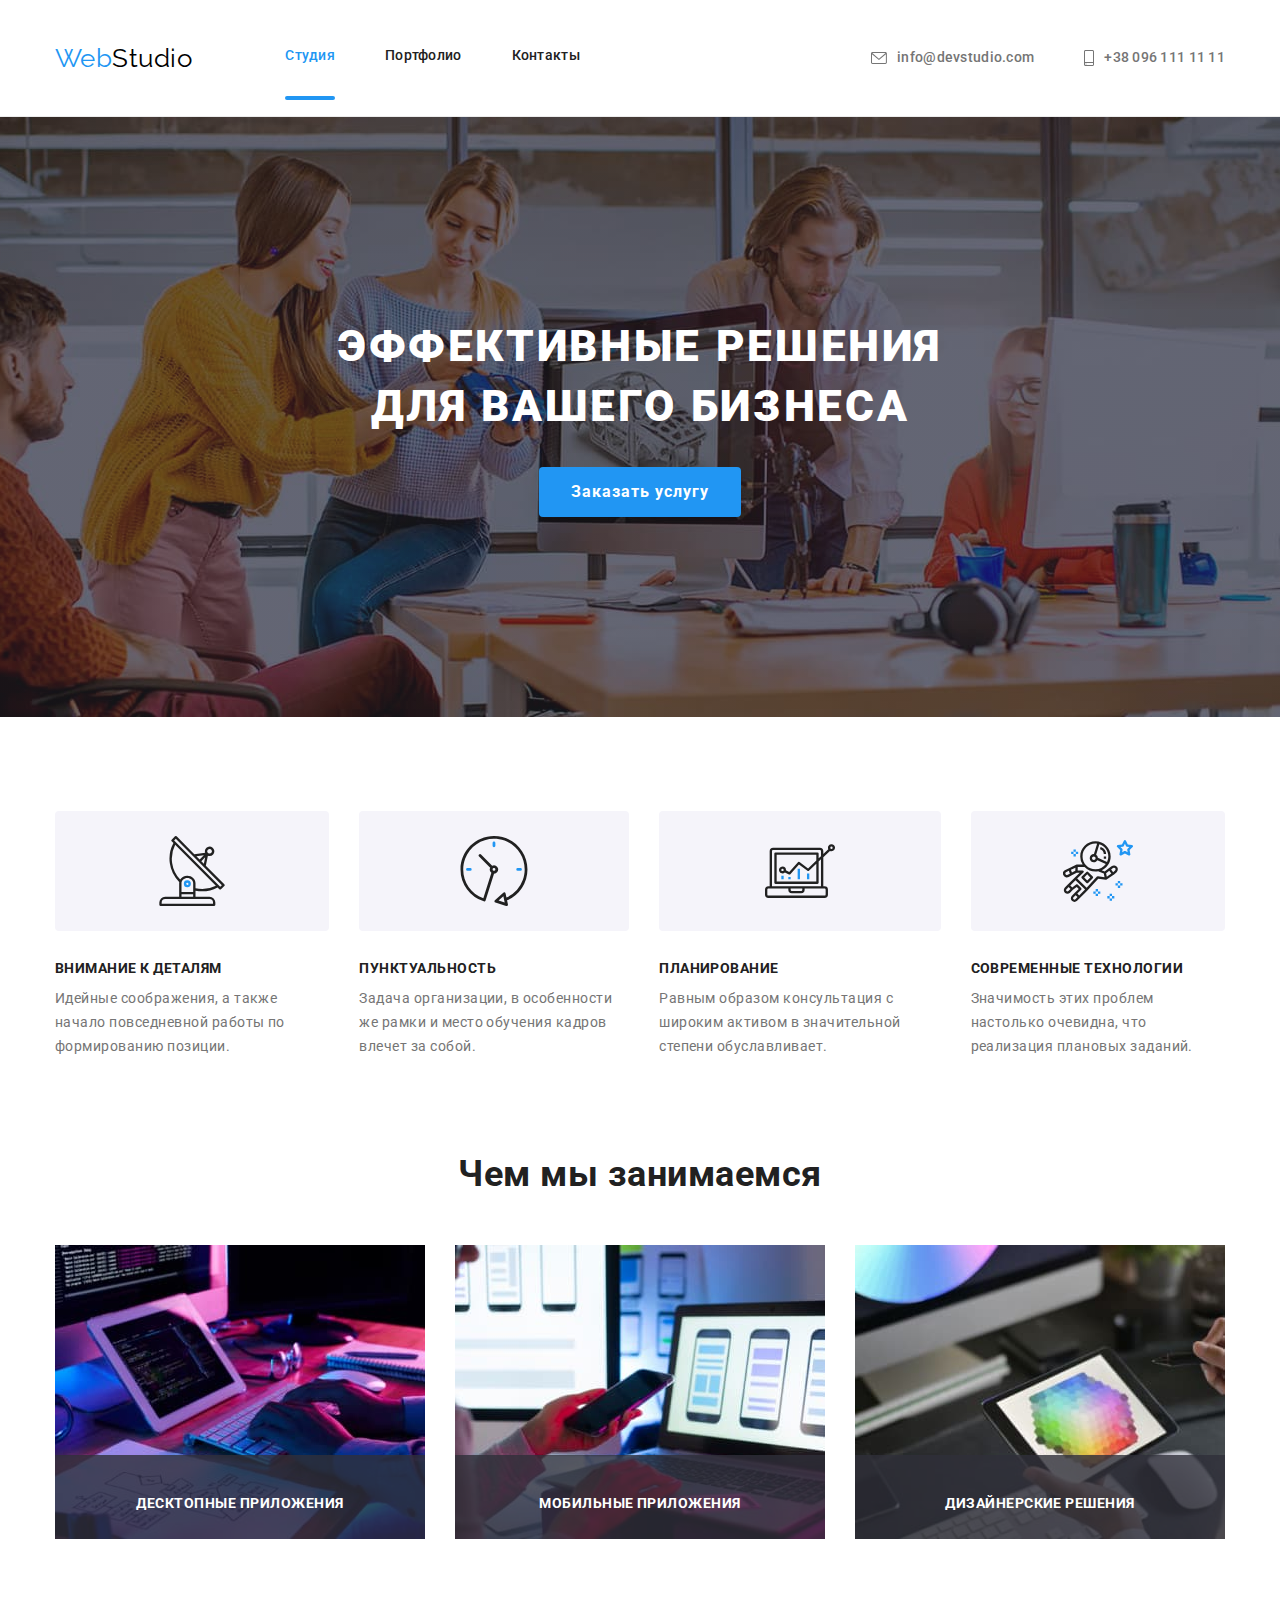
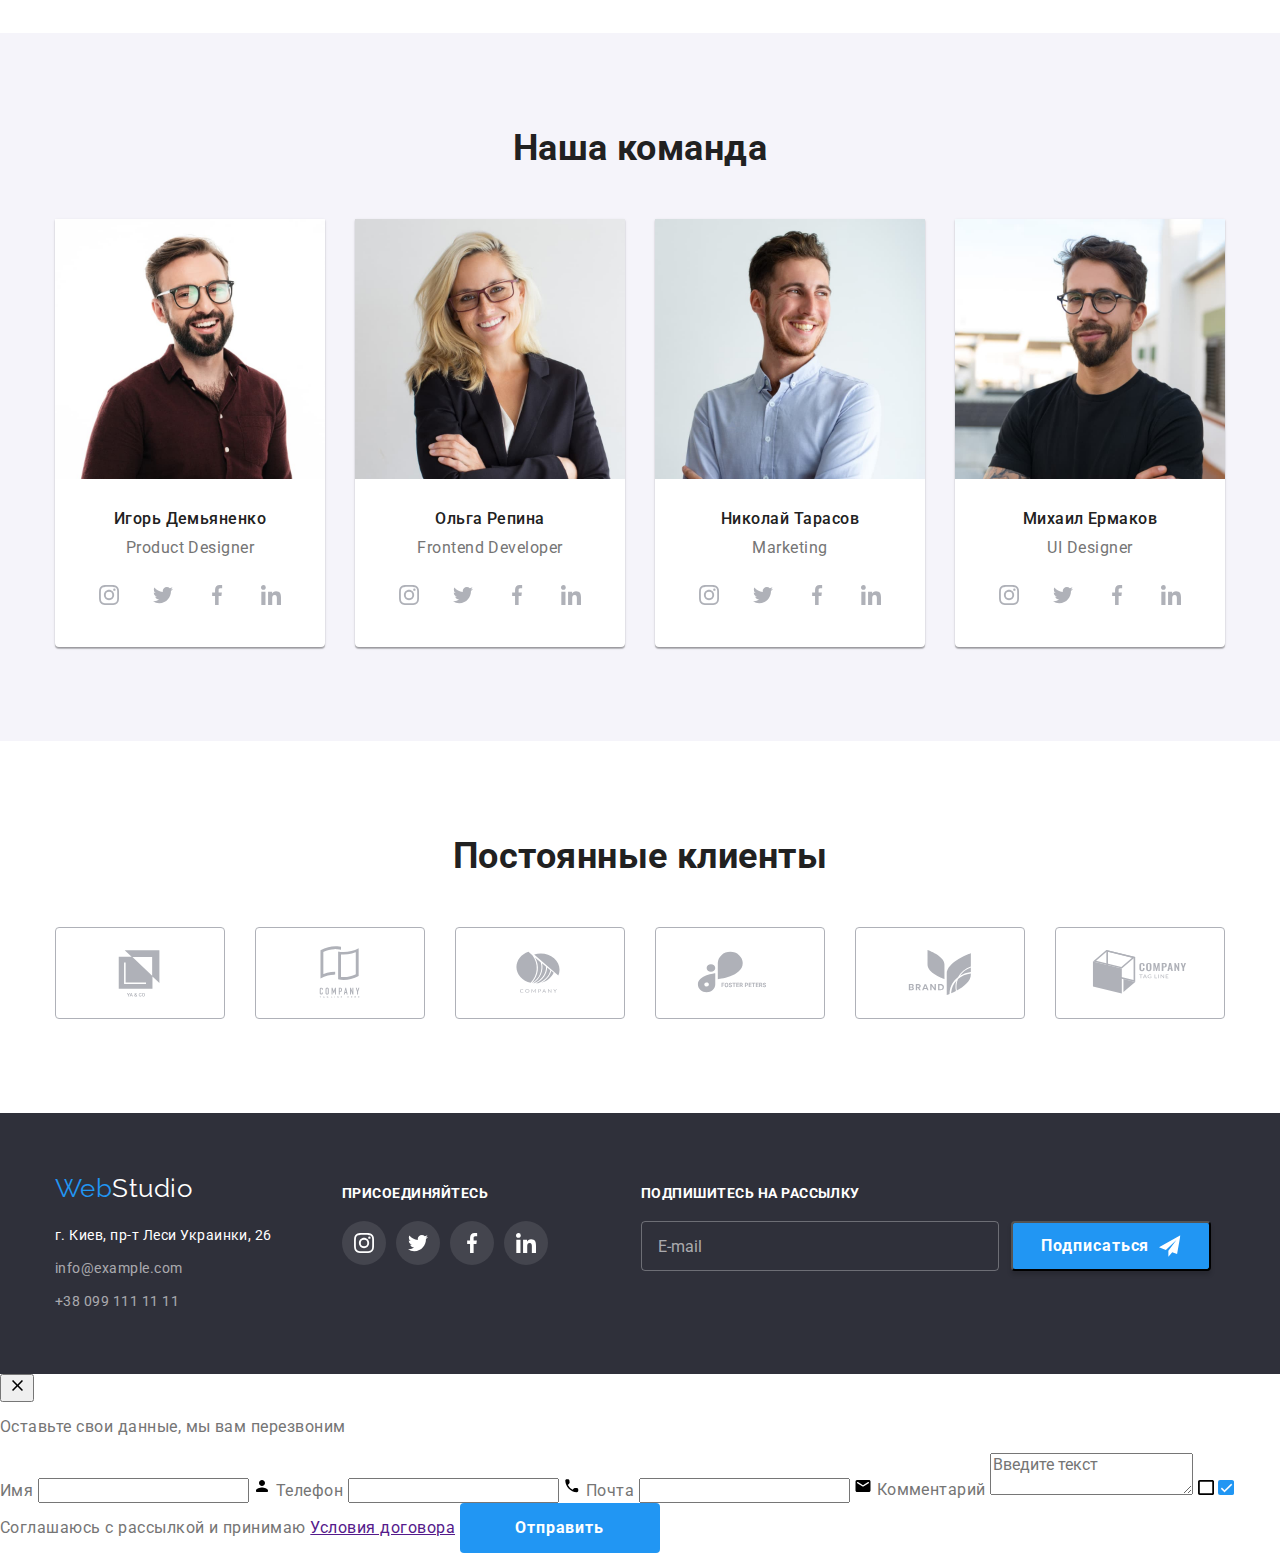
==== commit e382e090: "Добавляет классы согласно БЭМ в футере" ====
--- a/index.html
+++ b/index.html
@@ -332,8 +332,8 @@
                 <address>
                     <ul class="footer__list">
                         <li class="footer__text">г. Киев, пр-т Леси Украинки, 26</li>
-                        <li><a class="footer__link" href="mailto:info@example.com">info@example.com</a></li>
-                        <li><a class="footer__link footer__link--position" href="tel:+380991111111">+38 099 111 11 11</a></li>
+                        <li><a class="footer__contact" href="mailto:info@example.com">info@example.com</a></li>
+                        <li><a class="footer__contact footer__contact--position" href="tel:+380991111111">+38 099 111 11 11</a></li>
                     </ul>
                 </address>
             </div>
@@ -372,10 +372,10 @@
             </div>
             <div>
                 <p class="footer__appeal">ПОДПИШИТЕСЬ НА РАССЫЛКУ</p>
-                <form class="form-footer">
-                    <input class="footer-input" type="email" name="email" placeholder="E-mail"/>
-                    <button type="submit" class="button-footer-submit">Подписаться
-                        <svg class="send" width="24px" height="24px">
+                <form class="footer__form">
+                    <input class="footer__input" type="email" name="email" placeholder="E-mail"/>
+                    <button type="submit" class="footer__button">Подписаться
+                        <svg class="footer__icon--margin" width="24px" height="24px">
                             <use href="./images/icons.svg#icon-send"></use>
                         </svg>
                     </button>
@@ -385,7 +385,7 @@
     </footer>
     <div class="backdrop" data-modal>
         <div class="modal-window">
-            <button class="modal-button" type="button" data-modal-close>
+            <button class="modal-window__button" type="button" data-modal-close>
                 <svg class="icon-close" width="18px" height="18px">
                     <use href="./images/icons.svg#icon-close"></use>
                 </svg>
--- a/css/styles.css
+++ b/css/styles.css
@@ -498,8 +498,141 @@
 
 /* Кнопки */
 
-
-.button-footer-submit {
+.modal-form-button {
+    align-self: center;
+    width: 200px;
+    height: 50px;
+    background: #2196F3;
+    border-radius: 4px;
+    border: 0;
+
+    font-weight: bold;
+    font-size: 16px;
+    line-height: 1.87;
+    letter-spacing: 0.06em;
+    color: #FFFFFF;
+}
+.modal-form-button:hover {
+    cursor: pointer;
+    background: #188CE8;
+    box-shadow: 0px 4px 4px rgba(0, 0, 0, 0.15);
+}
+/* Подвал */
+.footer {
+    background-color: #2F303A;
+    padding-top: 60px;
+    padding-bottom: 60px;
+}
+.footer__container {
+    display: flex;
+    align-items: flex-start;
+}
+.footer__div {
+    margin-right: 70px;
+}
+.footer__link {
+    text-decoration: none;
+    color: #2196F3;
+    font-family: Raleway;
+    font-size: 26px;
+    line-height: 1.19;
+    display: inline-block;
+    margin-bottom: 20px;
+}
+.footer__logo--accent{
+    color: #FFFFFF;
+}
+.footer__list {
+    padding: 0;
+    margin: 0;
+    list-style: none;
+}
+.footer__text{
+    color: #FFFFFF;
+    font-style: normal;
+    font-size: 14px;
+    line-height: 1.71;
+    margin-bottom: 9px;
+}
+.footer__contact {
+    text-decoration: none;
+    color: #FFFFFF99;
+    font-style: normal;
+    font-size: 14px;
+    line-height: 1.71;
+    display: inline-block;
+    margin-bottom: 9px;
+
+    transition: color 250ms cubic-bezier(0.4, 0, 0.2, 1);
+}
+.footer__contact--position{
+    margin-bottom: 0px;
+}
+.footer__contact:hover,
+.footer__contact:focus { 
+    color: #2196F3;
+}
+.footer__div--position {
+    margin-right: 93px;
+}
+.footer__appeal {
+    font-weight: bold;
+    font-size: 14px;
+    line-height: 16px;
+    text-transform: uppercase;
+    color: #FFFFFF;
+    margin-top: 12px;
+    margin-bottom: 20px;
+}
+.footer__list--display{
+    display: flex;
+    justify-content: center;
+    align-items: center;
+}
+.footer__item:not(:last-child) {
+    margin-right: 10px;
+}
+.footer__icon{
+    display: inline-flex;
+    justify-content: center;
+    align-items: center;
+    width: 44px;
+    height: 44px;
+    border-radius: 50%;
+    background: rgba(255, 255, 255, 0.1);
+
+    transition: background-color 250ms cubic-bezier(0.4, 0, 0.2, 1);
+}
+.footer__icon:hover,
+.footer__icon:focus{
+    background-color: #2196F3;
+}
+.footer__img {
+    width: 20px;
+    height: 20px;
+    fill: #FFFFFF;
+}
+
+.footer__form {
+    display: flex;
+}
+.footer__input {
+    color: white;
+    width: 358px;
+    height: 50px;
+    border: 1px solid rgba(255, 255, 255, 0.3);
+    border-radius: 4px;
+    background-color: transparent;
+    padding-top: 15px;
+    padding-left: 16px;
+    padding-bottom: 15px;
+}
+.footer__input::placeholder {
+    color: rgba(255, 255, 255, 0.6);
+    font-size: 16px;
+    line-height: 1.25;
+}
+.footer__button {
     cursor: pointer;
     display: flex;
     align-items: center;
@@ -518,143 +651,11 @@
     border-radius: 4px;
     min-width: 200px;
 }
-.button-footer-submit .send {
+.footer__icon--margin {
     margin-left: 10px;
-}
-.modal-form-button {
-    align-self: center;
-    width: 200px;
-    height: 50px;
-    background: #2196F3;
-    border-radius: 4px;
-    border: 0;
-
-    font-weight: bold;
-    font-size: 16px;
-    line-height: 1.87;
-    letter-spacing: 0.06em;
-    color: #FFFFFF;
-}
-.modal-form-button:hover {
-    cursor: pointer;
-    background: #188CE8;
-    box-shadow: 0px 4px 4px rgba(0, 0, 0, 0.15);
-}
-/* Подвал */
-.footer {
-    background-color: #2F303A;
-    padding-top: 60px;
-    padding-bottom: 60px;
-}
-.footer__container {
-    display: flex;
-    align-items: flex-start;
-}
-.footer-div {
-    margin-right: 70px;
-}
-.footer__link {
-    text-decoration: none;
-    color: #2196F3;
-    font-family: Raleway;
-    font-size: 26px;
-    line-height: 1.19;
-    display: inline-block;
-    margin-bottom: 20px;
-}
-.footer__logo--accent{
-    color: #FFFFFF;
-}
-.footer__list {
-    padding: 0;
-    margin: 0;
-    list-style: none;
-}
-.footer__text{
-    color: #FFFFFF;
-    font-style: normal;
-    font-size: 14px;
-    line-height: 1.71;
-    margin-bottom: 9px;
-}
-.footer__link {
-    color: #FFFFFF99;
-    font-style: normal;
-    font-size: 14px;
-    line-height: 1.71;
-    display: inline-block;
-    margin-bottom: 9px;
-
-    transition: color 250ms cubic-bezier(0.4, 0, 0.2, 1);
-}
-.footer__link--position{
-    margin-bottom: 0px;
-}
-.footer__link:hover,
-.footer__link:focus { 
-    color: #2196F3;
-}
-.footer__div--position {
-    margin-right: 93px;
-}
-.footer__appeal {
-    font-weight: bold;
-    font-size: 14px;
-    line-height: 16px;
-    text-transform: uppercase;
-    color: #FFFFFF;
-    margin-top: 12px;
-    margin-bottom: 20px;
-}
-.footer__list--display{
-    display: flex;
-    justify-content: center;
-    align-items: center;
-}
-.footer__item:not(:last-child) {
-    margin-right: 10px;
-}
-.footer__icon{
-    display: inline-flex;
-    justify-content: center;
-    align-items: center;
-    width: 44px;
-    height: 44px;
-    border-radius: 50%;
-    background: rgba(255, 255, 255, 0.1);
-
-    transition: background-color 250ms cubic-bezier(0.4, 0, 0.2, 1);
-}
-.footer__icon:hover,
-.footer__icon:focus{
-    background-color: #2196F3;
-}
-.footer__img {
-    width: 20px;
-    height: 20px;
-    fill: #FFFFFF;
-}
-
-.form-footer {
-    display: flex;
-}
-.footer-input {
-    color: white;
-    width: 358px;
-    height: 50px;
-    border: 1px solid rgba(255, 255, 255, 0.3);
-    border-radius: 4px;
-    background-color: transparent;
-    padding-top: 15px;
-    padding-left: 16px;
-    padding-bottom: 15px;
-}
-.footer-input::placeholder {
-    color: rgba(255, 255, 255, 0.6);
-    font-size: 16px;
-    line-height: 1.25;
-}
-/* Модальное окно */
+
+    /* Модальное окно */
+
 .backdrop {
     position: fixed;
     top: 0;
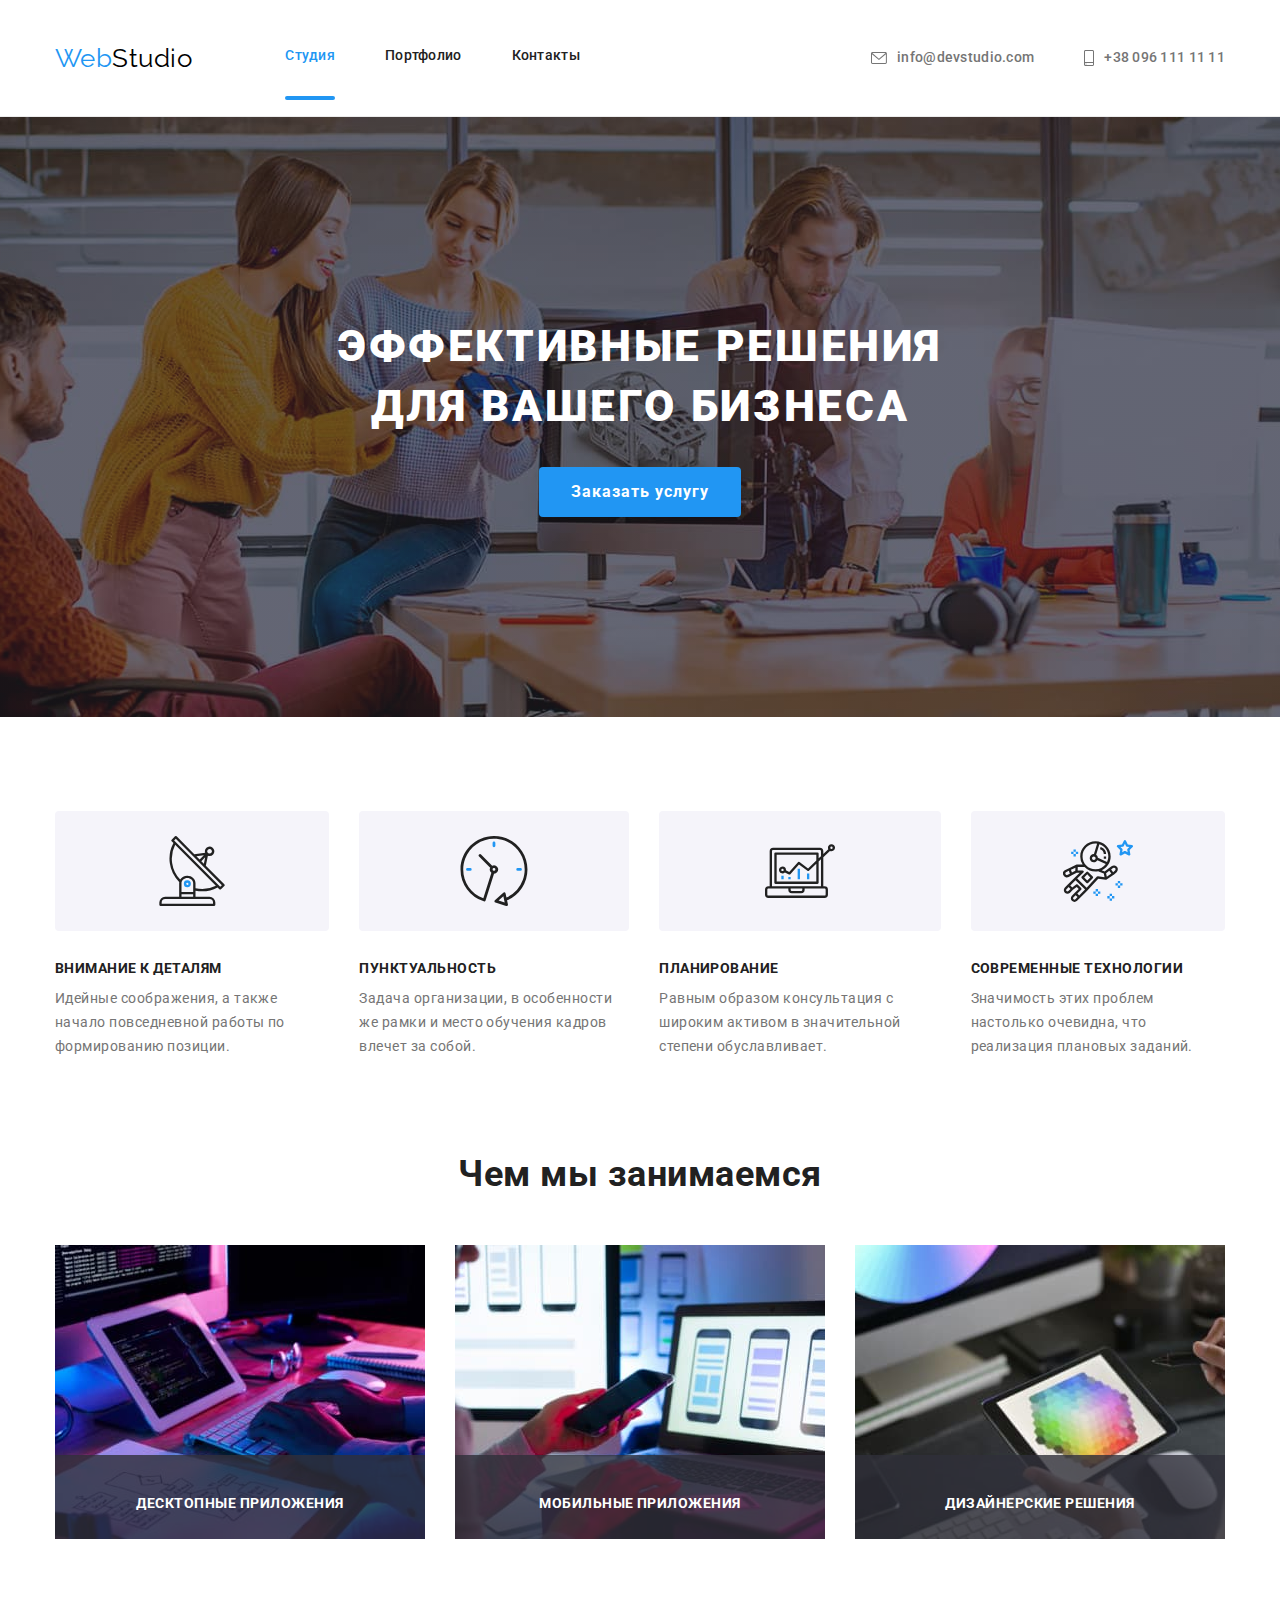
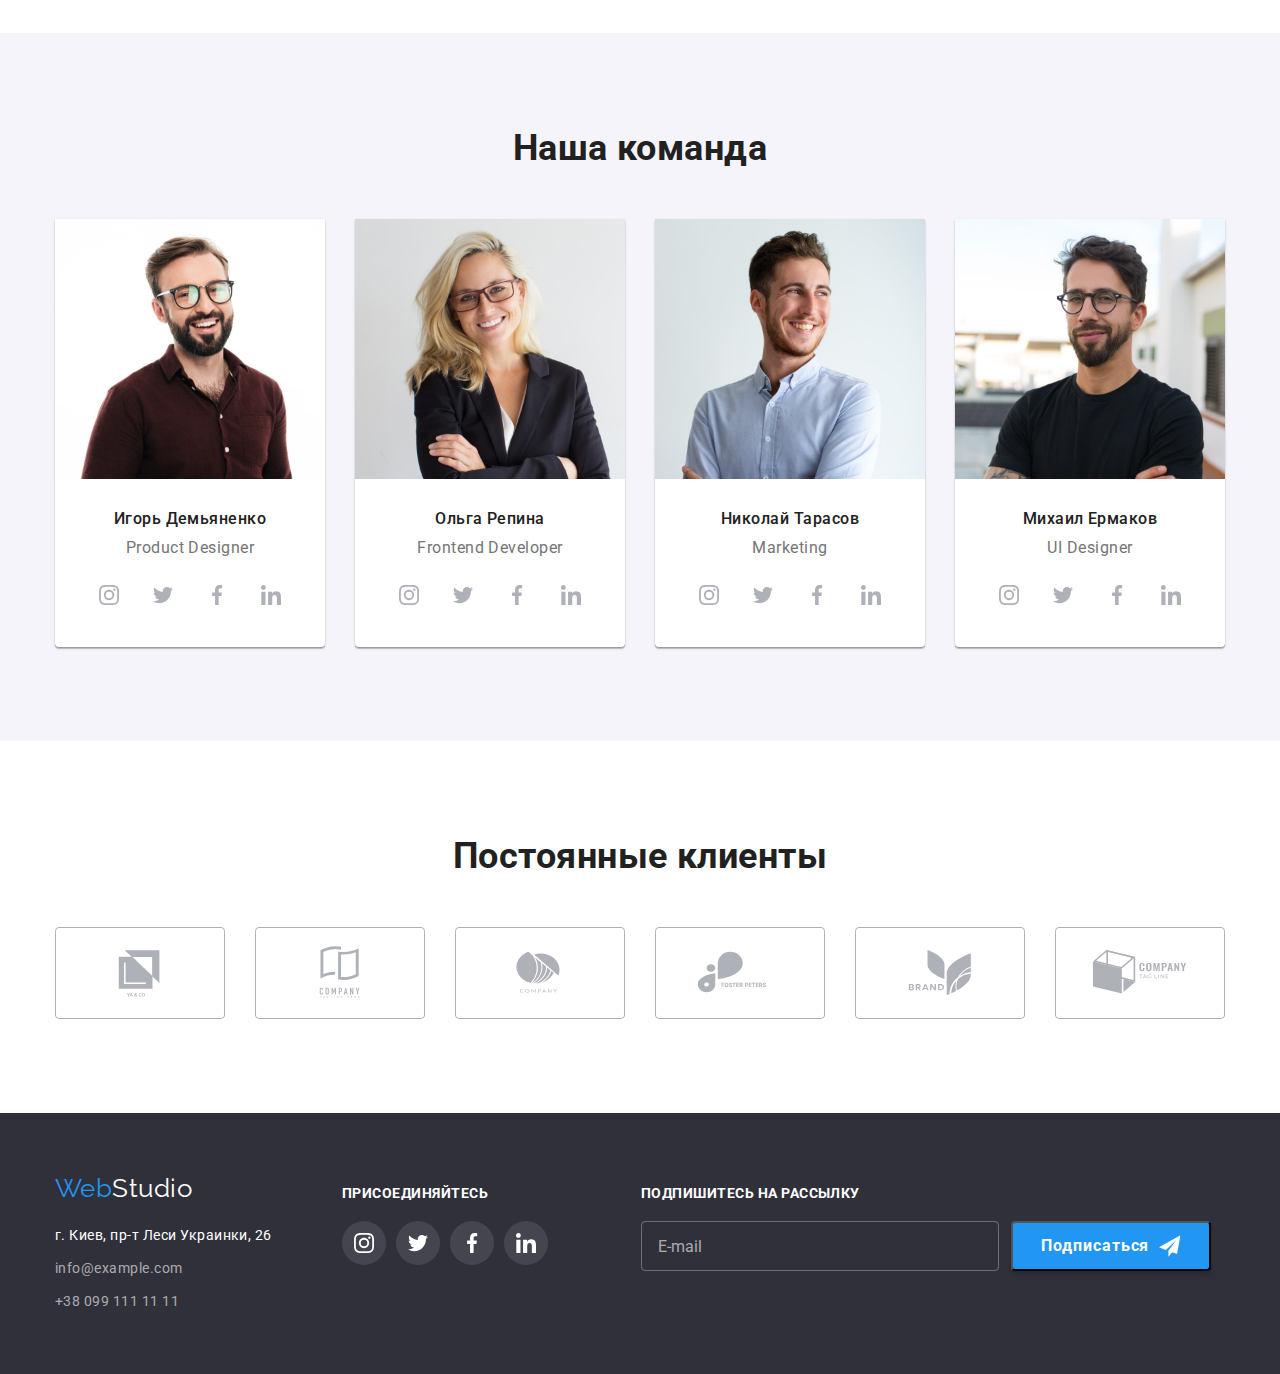
==== commit b973edd2: "Заполняет файлы Sass часть 1" ====
--- a/index.html
+++ b/index.html
@@ -9,7 +9,7 @@
     <link rel="stylesheet" href="https://cdnjs.cloudflare.com/ajax/libs/modern-normalize/1.0.0/modern-normalize.min.css">
     <link rel="stylesheet" href="./css/styles.css">
 </head>
-<body>
+<body class="body">
      <!--Шапка сайта-->
     <header class="header">
         <div class="container header__container">
@@ -26,7 +26,7 @@
             <ul class="header__list">
                 <li class="header__item">
                     <a class="header__link header__link--color" href="mailto:info@devstudio.com">
-                        <svg class="header-icon">
+                        <svg class="header__icon">
                             <use href="./images/icons.svg#icon-envelope"></use>
                         </svg>
                         info@devstudio.com
@@ -34,7 +34,7 @@
                 </li>
                 <li class="header__item">
                     <a class="header__link header__link--color" href="tel:+380961111111">
-                        <svg class="header-icon header-icon--size">
+                        <svg class="header__icon header__icon--size">
                             <use href="./images/icons.svg#icon-smartphone"></use>
                         </svg>
                         +38 096 111 11 11
@@ -386,55 +386,55 @@
     <div class="backdrop" data-modal>
         <div class="modal-window">
             <button class="modal-window__button" type="button" data-modal-close>
-                <svg class="icon-close" width="18px" height="18px">
+                <svg class="modal-window__icon" width="18px" height="18px">
                     <use href="./images/icons.svg#icon-close"></use>
                 </svg>
             </button>
-            <form action="#" class="modal-form">
-                <p class="modal-window-text">Оставьте свои данные, мы вам перезвоним</p>
-                <label class="modal-label">
+            <form action="#" class="form">
+                <p class="form__text">Оставьте свои данные, мы вам перезвоним</p>
+                <label class="form__label">
                     Имя
-                    <span class="modal-input-and-icon">
-                        <input type="text" name="user-name" class="modal-input" minlength="2" required>
-                        <svg class="modal-icon" width="18px" height="18px">
+                    <span class="form__block">
+                        <input type="text" name="user-name" class="form__input" minlength="2" required>
+                        <svg class="form__icon" width="18px" height="18px">
                             <use href="./images/icons.svg#icon-person"></use>
                         </svg>
                     </span>
                 </label>
-                <label class="modal-label">
+                <label class="form__label">
                     Телефон
-                    <span class="modal-input-and-icon">
-                        <input type="tel" name="user-telephone" class="modal-input" pattern="[0-9]{3}-[0-9]{3}-[0-9]{2}-[0-9]{2}" title="000-000-00-00" required>
-                        <svg class="modal-icon" width="18px" height="18px">
+                    <span class="form__block">
+                        <input type="tel" name="user-telephone" class="form__input" pattern="[0-9]{3}-[0-9]{3}-[0-9]{2}-[0-9]{2}" title="000-000-00-00" required>
+                        <svg class="form__icon" width="18px" height="18px">
                             <use href="./images/icons.svg#icon-phone"></use>
                         </svg>
                     </span>
                 </label>
-                <label class="modal-label">
+                <label class="form__label">
                     Почта
-                    <span class="modal-input-and-icon">
-                        <input type="email" name="user-email" class="modal-input" required>
-                        <svg class="modal-icon" width="18px" height="18px">
+                    <span class="form__block">
+                        <input type="email" name="user-email" class="form__input" required>
+                        <svg class="form__icon" width="18px" height="18px">
                             <use href="./images/icons.svg#icon-email"></use>
                         </svg>
                     </span>
                 </label>
-                <label class="modal-label">
+                <label class="form__label">
                     Комментарий
-                    <textarea class="modal-message" name="user-message" placeholder="Введите текст"></textarea>
+                    <textarea class="form__message" name="user-message" placeholder="Введите текст"></textarea>
                 </label>
-                <input type="checkbox" name="user-agreement" class="modal-checkbox visualy-hidden" id="modal-checkbox" required>
-                <label for="modal-checkbox" class="modal-label-checkbox">
-                    <svg class="checkbox-square" width="16px" height="15px">
+                <input type="checkbox" name="user-agreement" class="form__checkbox--view visualy-hidden" id="modal-checkbox" required>
+                <label for="modal-checkbox" class="form__checkbox">
+                    <svg class="form__checkbox-square" width="16px" height="15px">
                         <use href="./images/icons.svg#icon-square"></use>
                     </svg>
-                    <svg class="checkbox-mark" width="16px" height="15px">
+                    <svg class="form__checkbox-mark" width="16px" height="15px">
                         <use href="./images/icons.svg#icon-check"></use>
                     </svg>
                     Соглашаюсь с рассылкой и принимаю 
-                    <a href="" class="modal-link">Условия договора</a>
+                    <a href="" class="form__link">Условия договора</a>
                 </label>
-                <button type="submit" class="modal-form-button">Отправить</button>
+                <button type="submit" class="form__button">Отправить</button>
             </form> 
             
         </div>
--- a/css/styles.css
+++ b/css/styles.css
@@ -2,7 +2,7 @@
     --title-text-color: #212121;
     --primary-text-color: #757575;
 }
-body {
+.body {
     background: #FFFFFF;
     color: var(--primary-text-color);
     font-family: Roboto, sans-serif; 
@@ -14,9 +14,6 @@
     padding-right: 15px;
     margin-left: auto;
     margin-right: auto;
-}
-.header{
-    border-bottom: 1px solid #ECECEC;
 }
 .visualy-hidden {
     position: absolute !important;
@@ -42,7 +39,9 @@
     color: #000000;
 }
 /* Навигация сайта */
-
+.header{
+    border-bottom: 1px solid #ECECEC;
+}
 .header__container, .header__nav {
     display: flex;
     align-items: center;
@@ -73,19 +72,19 @@
 .header__link--color{
     color: var(--primary-text-color);
 }
-.header-icon{
+.header__icon{
     width: 16px;
     height: 12px;
     margin-right: 10px;
     fill: #757575;
     transition: fill 250ms cubic-bezier(0.4, 0, 0.2, 1);
 }
-.header-icon--size{
+.header__icon--size{
     width: 10px;
     height: 16px;
 }
-.header__link--color:hover .header-icon,
-.header__link--color:focus .header-icon {
+.header__link--color:hover .header__icon,
+.header__link--color:focus .header__icon {
     fill: #2196F3;
 }
 .header__link:hover,
@@ -494,29 +493,6 @@
     margin-top: 0px;
     margin-bottom: 0;
 }
-
-
-/* Кнопки */
-
-.modal-form-button {
-    align-self: center;
-    width: 200px;
-    height: 50px;
-    background: #2196F3;
-    border-radius: 4px;
-    border: 0;
-
-    font-weight: bold;
-    font-size: 16px;
-    line-height: 1.87;
-    letter-spacing: 0.06em;
-    color: #FFFFFF;
-}
-.modal-form-button:hover {
-    cursor: pointer;
-    background: #188CE8;
-    box-shadow: 0px 4px 4px rgba(0, 0, 0, 0.15);
-}
 /* Подвал */
 .footer {
     background-color: #2F303A;
@@ -653,7 +629,7 @@
 }
 .footer__icon--margin {
     margin-left: 10px;
-
+}
     /* Модальное окно */
 
 .backdrop {
@@ -688,7 +664,7 @@
     border-radius: 4px;
     padding: 40px;
 }   
-.modal-button {
+.modal-window__button {
     position: absolute;
     top: 8px;
     right: 8px;
@@ -700,10 +676,10 @@
     box-sizing: border-box;
     padding: 0;
 }
-.modal-button:hover {
+.modal-window__button:hover {
     cursor: pointer;
 }
-.icon-close {
+.modal-window__icon {
     position: absolute;
     top: 50%;
     left: 50%;
@@ -711,10 +687,14 @@
 
     transition: fill 250ms cubic-bezier(0.4, 0, 0.2, 1);
 }
-.modal-button:hover .icon-close {
+.modal-window__button:hover .modal-window__icon {
     fill:  #2196F3;
 }
-.modal-window-text {
+.form {
+    display: flex;
+    flex-direction: column;
+}
+.form__text {
     font-weight: bold;
     font-size: 20px;
     line-height: 1.15;
@@ -723,22 +703,18 @@
     margin-top: 0;
     margin-bottom: 12px;
 }
-.modal-form {
-    display: flex;
-    flex-direction: column;
-}
-.modal-label {
+.form__label {
     font-size: 12px;
     line-height: 1.17;
     color: #757575;
     margin-bottom: 10px;
 }
-.modal-input-and-icon {
+.form__block {
     position: relative;
     display: block;
     margin-top: 4px;
 }
-.modal-input {
+.form__input {
     width: 100%;
     height: 40px;
     border: 1px solid rgba(33, 33, 33, 0.2);
@@ -747,11 +723,11 @@
 
     transition: border-color 250ms cubic-bezier(0.4, 0, 0.2, 1);
 }
-.modal-input:focus {
+.form__input:focus {
     border-color: #2196F3;
     outline: none;
 }
-.modal-icon {
+.form__icon {
     position: absolute;
     top: 50%;
     left: 15px;
@@ -759,7 +735,7 @@
 
     transition: fill 250ms cubic-bezier(0.4, 0, 0.2, 1);
 }
-.modal-input:focus + .modal-icon {
+.form__input:focus + .form__icon {
     fill: #2196F3;
 }
 /* Валидация
@@ -769,7 +745,7 @@
 .modal-input:required:focus:invalid {
     border-color: red;
 }*/
-.modal-message {
+.form__message {
     width: 100%;
     height: 120px;
     border: 1px solid rgba(33, 33, 33, 0.2);
@@ -778,17 +754,17 @@
     padding: 12px 16px;
     margin-top: 4px;
 }
-.modal-message::placeholder {
+.form__message::placeholder {
     font-size: 14px;
     line-height: 1.14;
     letter-spacing: 0.01em;
     color: rgba(117, 117, 117, 0.5);
 }
-.modal-message:focus {
+.form__message:focus {
     border-color: #2196F3;
     outline: none;
 }
-.modal-label-checkbox {
+.form__checkbox {
     position: relative;
     cursor: pointer;
     margin-top: 10px;
@@ -801,14 +777,14 @@
     color: #757575;
 
 }
-.checkbox-square {
+.form__checkbox-square {
     display: inline-block;
     vertical-align: middle;
 
     transition: opacity 250ms cubic-bezier(0.4, 0, 0.2, 1),
     fill 250ms cubic-bezier(0.4, 0, 0.2, 1);
 }
-.checkbox-mark {
+.form__checkbox-mark {
     position: absolute;
     top: 50%;
     transform: translateY(-50%);
@@ -818,13 +794,32 @@
 
     transition: opacity 250ms cubic-bezier(0.4, 0, 0.2, 1);
 } 
-.modal-checkbox:checked + .modal-label-checkbox>.checkbox-mark {
+.form__checkbox--view:checked + .form__checkbox>.form__checkbox-mark {
     opacity: 1;
 }
 
-.modal-checkbox:checked + .modal-label-checkbox>.checkbox-square {
+.form__checkbox--view:checked + .form__checkbox>.form__checkbox-square {
     opacity: 0;
 }
-.modal-checkbox:focus + .modal-label-checkbox>.checkbox-square {
+.form__checkbox--view:focus + .form__checkbox>.form__checkbox-square {
     fill: #2196F3;
 }
+.form__button {
+    align-self: center;
+    width: 200px;
+    height: 50px;
+    background: #2196F3;
+    border-radius: 4px;
+    border: 0;
+
+    font-weight: bold;
+    font-size: 16px;
+    line-height: 1.87;
+    letter-spacing: 0.06em;
+    color: #FFFFFF;
+}
+.form__button:hover {
+    cursor: pointer;
+    background: #188CE8;
+    box-shadow: 0px 4px 4px rgba(0, 0, 0, 0.15);
+}
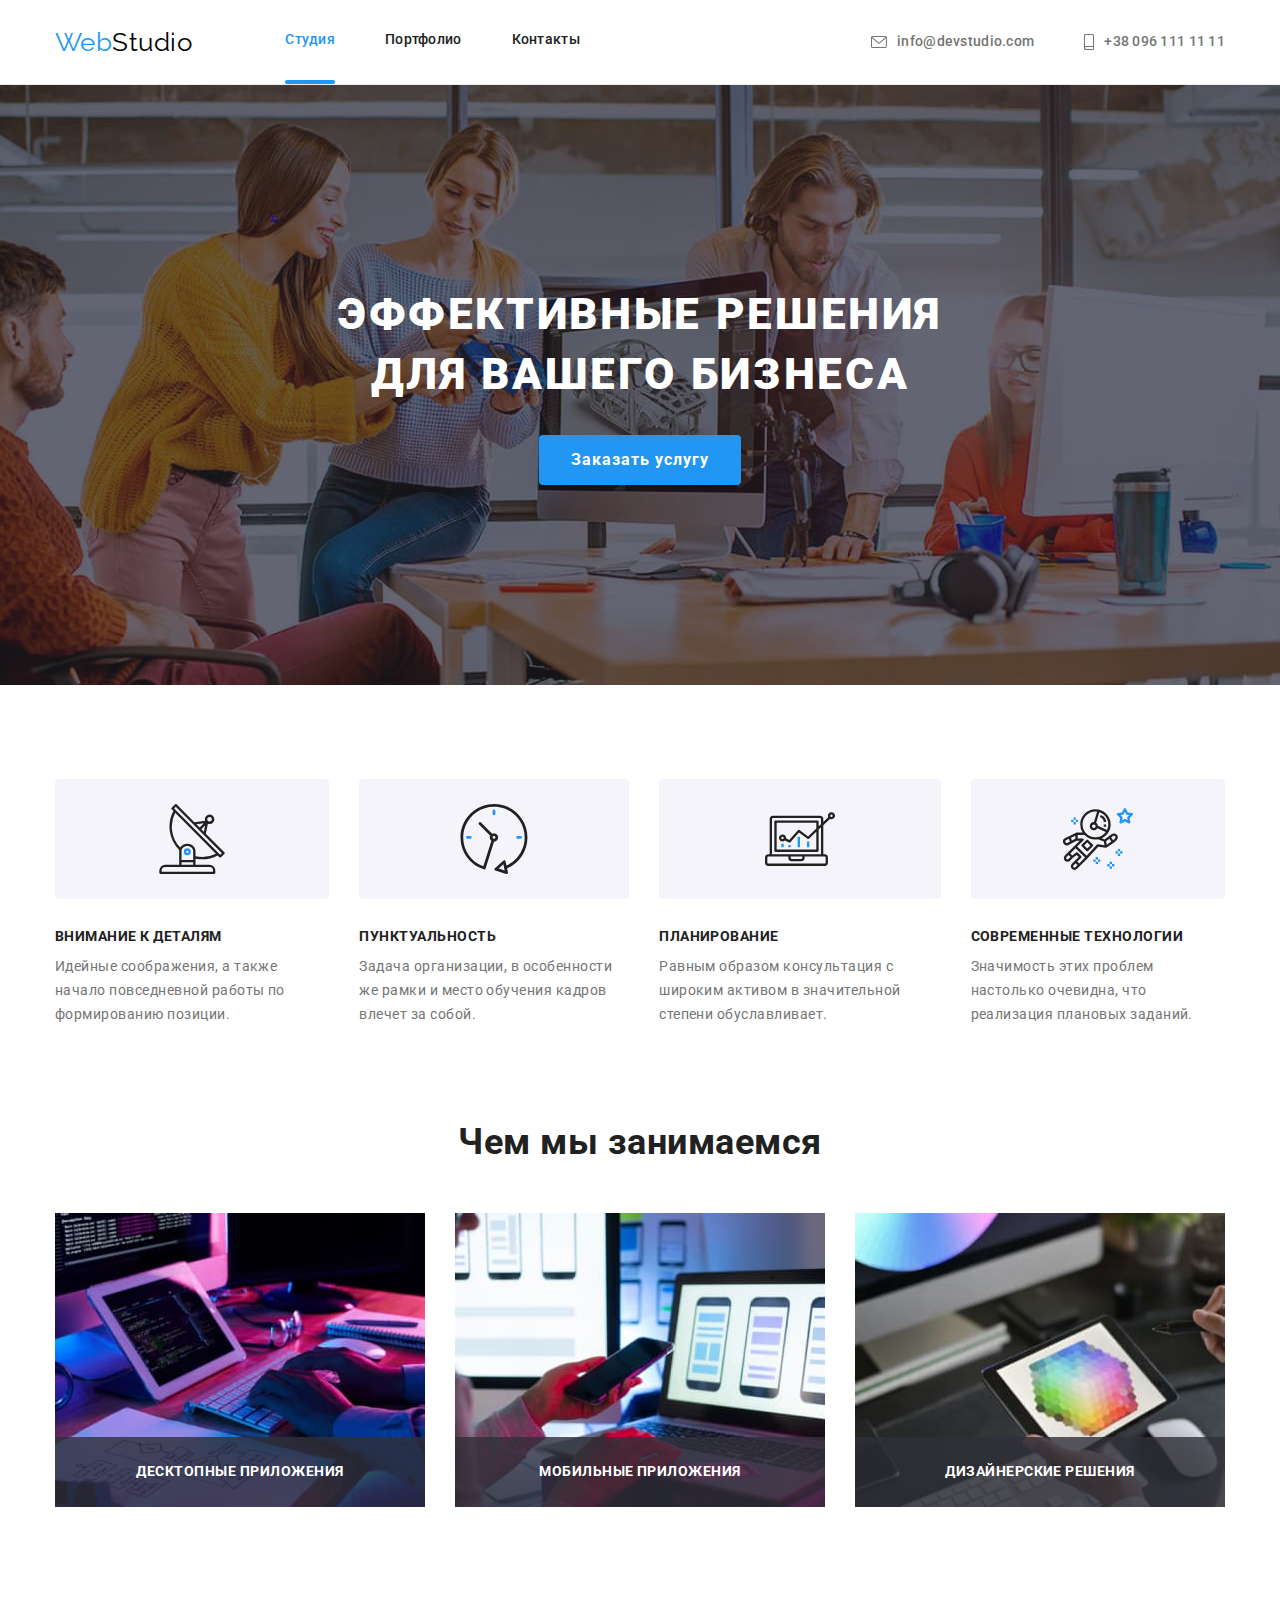
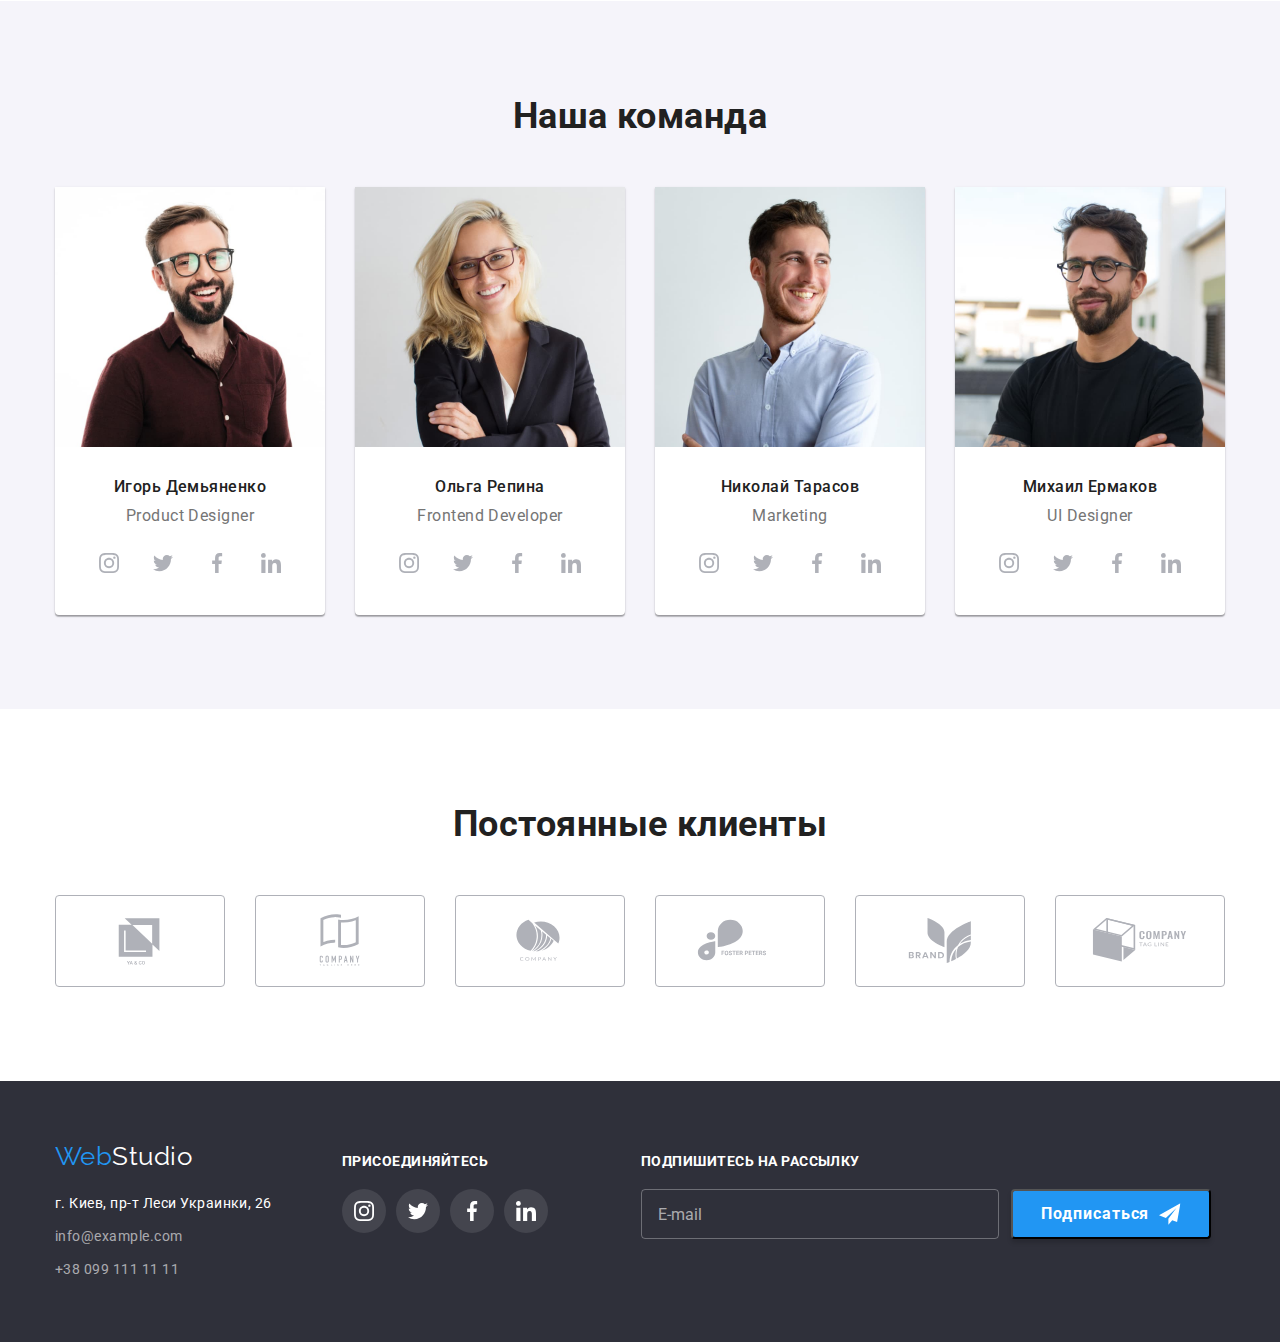
==== commit 9d6c1bc1: "Вносит правки в ДЗ" ====
--- a/index.html
+++ b/index.html
@@ -7,7 +7,7 @@
     <title>Cтудия</title>
     <link href="https://fonts.googleapis.com/css2?family=Raleway:wght@700&family=Roboto:wght@400;500;700;900&display=swap" rel="stylesheet">
     <link rel="stylesheet" href="https://cdnjs.cloudflare.com/ajax/libs/modern-normalize/1.0.0/modern-normalize.min.css">
-    <link rel="stylesheet" href="./css/styles.css">
+    <link rel="stylesheet" href="./css/main.min.css">
 </head>
 <body class="body">
      <!--Шапка сайта-->
@@ -332,8 +332,8 @@
                 <address>
                     <ul class="footer__list">
                         <li class="footer__text">г. Киев, пр-т Леси Украинки, 26</li>
-                        <li><a class="footer__contact" href="mailto:info@example.com">info@example.com</a></li>
-                        <li><a class="footer__contact footer__contact--position" href="tel:+380991111111">+38 099 111 11 11</a></li>
+                        <li><a class="footer__item" href="mailto:info@example.com">info@example.com</a></li>
+                        <li><a class="footer__item footer__item--position" href="tel:+380991111111">+38 099 111 11 11</a></li>
                     </ul>
                 </address>
             </div>
--- a/css/main.min.css
+++ b/css/main.min.css
@@ -0,0 +1,4 @@
+.body{background:#fff;color:#757575;font-family:Roboto,sans-serif;letter-spacing:0.03em}.container{width:1200px;padding-left:15px;padding-right:15px;margin-left:auto;margin-right:auto}.visualy-hidden{position:absolute !important;clip:rect(1px 1px 1px 1px);clip:rect(1px, 1px, 1px, 1px);padding:0 !important;border:0 !important;height:1px !important;width:1px !important;overflow:hidden}.header__logo{text-decoration:none;margin-right:93px;color:#2196F3;font-family:Raleway,sans-serif;font-size:26px;line-height:1.19}.header__logo--accent{color:#000000}.footer__logo--accent{color:#fff}.header{border-bottom:1px solid #ECECEC}.header__container,.header__nav{display:-webkit-box;display:-ms-flexbox;display:flex;-webkit-box-align:center;-ms-flex-align:center;align-items:center}.header__list{display:-webkit-box;display:-ms-flexbox;display:flex;margin-top:0;margin-bottom:0;margin-left:auto;padding:0;list-style:none}.header__item{margin-top:0;margin-bottom:0}.header__item:not(:last-child){margin-right:50px}.header__item--current::after{content:"";display:block;height:4px;background:#2196F3;border-radius:2px}.header__link{display:-webkit-box;display:-ms-flexbox;display:flex;-webkit-box-align:center;-ms-flex-align:center;align-items:center;padding-top:32px;padding-bottom:32px;text-decoration:none;color:#212121;font-weight:500;font-size:14px;line-height:1.14;letter-spacing:0.02em;-webkit-transition:color 250ms cubic-bezier(0.4, 0, 0.2, 1);transition:color 250ms cubic-bezier(0.4, 0, 0.2, 1)}.header__link--color{color:#757575}.header__link:hover,.header__link:focus{color:#2196F3}.header__link--current{color:#2196F3}.header__icon{width:16px;height:12px;margin-right:10px;fill:#757575;-webkit-transition:fill 250ms cubic-bezier(0.4, 0, 0.2, 1);transition:fill 250ms cubic-bezier(0.4, 0, 0.2, 1)}.header__icon--size{width:10px;height:16px}.header__link--color:hover .header__icon,.header__link--color:focus .header__icon{fill:#2196F3}.hero{background-color:#C4C4C4;height:600px;max-width:1600px;text-align:center;margin-left:auto;margin-right:auto;padding-top:200px;padding-bottom:200px;background-image:-webkit-gradient(linear, left top, right top, from(rgba(47,48,58,0.4)), to(rgba(47,48,58,0.4))),url(../images/hero.jpg);background-image:linear-gradient(to right, rgba(47,48,58,0.4), rgba(47,48,58,0.4)),url(../images/hero.jpg);background-position:center;background-repeat:no-repeat;background-size:cover}.hero__title{color:#FFFFFF;font-weight:900;font-size:44px;line-height:1.36;letter-spacing:0.06em;text-transform:uppercase;margin-top:0px;margin-bottom:30px}.hero__button{cursor:pointer;color:#fff;background-color:#2196F3;font-weight:700;font-size:16px;line-height:1.87;letter-spacing:0.06em;border:0px;-webkit-box-shadow:0px 4px 4px rgba(0,0,0,0.15);box-shadow:0px 4px 4px rgba(0,0,0,0.15);border-radius:4px;padding:10px 32px;min-width:200px;-webkit-transition:background-color 250ms cubic-bezier(0.4, 0, 0.2, 1);transition:background-color 250ms cubic-bezier(0.4, 0, 0.2, 1)}.hero__button:hover,.hero__button:focus{background-color:#188CE8}.section-features{padding-top:94px;padding-bottom:47px}.section-features__list{display:-webkit-box;display:-ms-flexbox;display:flex;padding:0;margin:0;list-style:none}.section-features__item:not(:last-child){margin-right:30px}.section-features__icon{display:-webkit-box;display:-ms-flexbox;display:flex;-webkit-box-pack:center;-ms-flex-pack:center;justify-content:center;-webkit-box-align:center;-ms-flex-align:center;align-items:center;height:120px;background-color:#F5F4FA;border-radius:4px;margin-right:0;margin-bottom:30px}.section-features__img{width:70px;height:70px}.section-features__title{color:#212121;font-weight:700;font-size:14px;line-height:1.14;text-transform:uppercase;margin-top:0px;margin-bottom:10px}.section-features__text{font-size:14px;line-height:1.71;margin-top:0px;margin-bottom:0px}.section-job{padding-top:47px;padding-bottom:94px}.section-job__title{color:#212121;font-size:36px;line-height:1.17;text-align:center;margin-top:0px;margin-bottom:50px}.section-job__list{display:-webkit-box;display:-ms-flexbox;display:flex;padding:0;margin:0;list-style:none}.section-job__item{position:relative}.section-job__item:not(:last-child){margin-right:30px}.section-job__picture{display:block}.section-job__description{width:370px;background:rgba(47,48,58,0.8);position:absolute;bottom:0}.section-job__text{color:#fff;font-weight:700;font-size:14px;line-height:1.14;text-transform:uppercase;text-align:center;padding-top:27px;padding-bottom:27px;margin-top:0;margin-bottom:0}.section-team{background-color:#F5F4FA;padding-top:94px;padding-bottom:94px}.section-team__title{color:#212121;font-size:36px;line-height:1.17;text-align:center;margin-top:0px;margin-bottom:50px}.section-team__list{display:-webkit-box;display:-ms-flexbox;display:flex;-webkit-box-pack:center;-ms-flex-pack:center;justify-content:center;padding:0;margin:0;list-style:none}.section-team__item{background-color:#fff;-webkit-box-shadow:0px 1px 3px rgba(0,0,0,0.12),0px 1px 1px rgba(0,0,0,0.14),0px 2px 1px rgba(0,0,0,0.2);box-shadow:0px 1px 3px rgba(0,0,0,0.12),0px 1px 1px rgba(0,0,0,0.14),0px 2px 1px rgba(0,0,0,0.2);border-radius:0px 0px 4px 4px}.section-team__item:not(:last-child){margin-right:30px}.section-team__foto{display:block}.section-team__description{padding-top:30px;padding-bottom:30px}.section-team__name{color:#212121;font-weight:500;font-size:16px;line-height:1.19;margin-top:0px;margin-bottom:10px;text-align:center}.section-team__text{font-size:16px;line-height:1.19;margin-top:0px;margin-bottom:16px;text-align:center}.section-team__item-icons:not(:last-child){margin-right:10px}.section-team__link{display:-webkit-inline-box;display:-ms-inline-flexbox;display:inline-flex;-webkit-box-pack:center;-ms-flex-pack:center;justify-content:center;-webkit-box-align:center;-ms-flex-align:center;align-items:center;width:44px;height:44px;border-radius:50%;-webkit-transition:background-color 250ms cubic-bezier(0.4, 0, 0.2, 1);transition:background-color 250ms cubic-bezier(0.4, 0, 0.2, 1)}.section-team__link:hover,.section-team__link:focus{background-color:#2196F3}.section-team__icon{width:20px;height:20px;fill:#AFB1B8;-webkit-transition:fill 250ms cubic-bezier(0.4, 0, 0.2, 1);transition:fill 250ms cubic-bezier(0.4, 0, 0.2, 1)}.section-team__link:hover .section-team__icon,.section-team__link:focus .section-team__icon{fill:#fff}.section-clients{padding-top:94px;padding-bottom:94px}.section-clients__title{color:#212121;font-size:36px;line-height:1.17;text-align:center;margin-top:0px;margin-bottom:50px}.section-clients__list{display:-webkit-box;display:-ms-flexbox;display:flex;padding:0;margin:0;list-style:none}.section-clients__item{width:170px;height:92px;border:1px solid #AFB1B8;-webkit-box-sizing:border-box;box-sizing:border-box;border-radius:4px;display:-webkit-box;display:-ms-flexbox;display:flex;-webkit-box-pack:center;-ms-flex-pack:center;justify-content:center;-webkit-box-align:center;-ms-flex-align:center;align-items:center;-webkit-transition:fill 250ms cubic-bezier(0.4, 0, 0.2, 1),border 250ms cubic-bezier(0.4, 0, 0.2, 1);transition:fill 250ms cubic-bezier(0.4, 0, 0.2, 1),border 250ms cubic-bezier(0.4, 0, 0.2, 1)}.section-clients__item:not(:last-child){margin-right:30px}.section-clients__item:hover,.section-clients__item:focus{border:1px solid #2196F3;fill:#2196F3}.section-clients__link{display:-webkit-box;display:-ms-flexbox;display:flex;-webkit-box-pack:center;-ms-flex-pack:center;justify-content:center;-webkit-box-align:center;-ms-flex-align:center;align-items:center;width:170px;height:92px}.section-clients__icon{width:106px;height:60px;fill:#AFB1B8;-webkit-transition:fill 250ms cubic-bezier(0.4, 0, 0.2, 1);transition:fill 250ms cubic-bezier(0.4, 0, 0.2, 1)}.section-clients__link:hover .section-clients__icon,.section-clients__link:focus .section-clients__icon{fill:#2196F3}.section-portfolio{padding-top:94px;padding-bottom:94px}.section-portfolio__list-buttons{display:-webkit-box;display:-ms-flexbox;display:flex;-webkit-box-pack:center;-ms-flex-pack:center;justify-content:center;margin-bottom:50px;margin-right:0;margin-left:0;margin-top:0;padding:0;list-style:none}.section-portfolio__button{cursor:pointer;color:#212121;background-color:#F5F4FA;font-family:inherit;font-weight:500;font-size:16px;line-height:1.62;text-align:center;border:0px;border-radius:4px;padding:6px 22px;min-width:73px;-webkit-transition:background-color 250ms cubic-bezier(0.4, 0, 0.2, 1),color 250ms cubic-bezier(0.4, 0, 0.2, 1),-webkit-box-shadow 250ms cubic-bezier(0.4, 0, 0.2, 1);transition:background-color 250ms cubic-bezier(0.4, 0, 0.2, 1),color 250ms cubic-bezier(0.4, 0, 0.2, 1),-webkit-box-shadow 250ms cubic-bezier(0.4, 0, 0.2, 1);transition:background-color 250ms cubic-bezier(0.4, 0, 0.2, 1),color 250ms cubic-bezier(0.4, 0, 0.2, 1),box-shadow 250ms cubic-bezier(0.4, 0, 0.2, 1);transition:background-color 250ms cubic-bezier(0.4, 0, 0.2, 1),color 250ms cubic-bezier(0.4, 0, 0.2, 1),box-shadow 250ms cubic-bezier(0.4, 0, 0.2, 1),-webkit-box-shadow 250ms cubic-bezier(0.4, 0, 0.2, 1)}.section-portfolio__button:hover,.section-portfolio__button:focus{background-color:#2196F3;color:#fff;-webkit-box-shadow:0px 3px 1px rgba(0,0,0,0.1),0px 1px 2px rgba(0,0,0,0.08),0px 2px 2px rgba(0,0,0,0.12);box-shadow:0px 3px 1px rgba(0,0,0,0.1),0px 1px 2px rgba(0,0,0,0.08),0px 2px 2px rgba(0,0,0,0.12)}.section-portfolio__list{display:-webkit-box;display:-ms-flexbox;display:flex;-ms-flex-wrap:wrap;flex-wrap:wrap;padding:0;margin-right:0;margin-left:-30px;margin-top:-30px;margin-bottom:0;list-style:none}.section-portfolio__item{width:370px;-ms-flex-preferred-size:calc(100% / 3 - 30px);flex-basis:calc(100% / 3 - 30px);margin-left:30px;margin-top:30px;-webkit-transition:-webkit-box-shadow 250ms cubic-bezier(0.4, 0, 0.2, 1);transition:-webkit-box-shadow 250ms cubic-bezier(0.4, 0, 0.2, 1);transition:box-shadow 250ms cubic-bezier(0.4, 0, 0.2, 1);transition:box-shadow 250ms cubic-bezier(0.4, 0, 0.2, 1), -webkit-box-shadow 250ms cubic-bezier(0.4, 0, 0.2, 1)}.section-portfolio__item--indent:not(:last-child){margin-right:8px}.section-portfolio__item:hover{-webkit-box-shadow:0px 4px 4px rgba(0,0,0,0.25);box-shadow:0px 4px 4px rgba(0,0,0,0.25)}.section-portfolio__overlay{position:absolute;top:0;left:0;background:rgba(33,150,243,0.9);font-size:18px;line-height:1.56;color:#fff;width:100%;height:100%;padding:63px 24px;margin:0;overflow:auto;opacity:0;-webkit-transform:translateY(100%);transform:translateY(100%);-webkit-transition:-webkit-transform 250ms cubic-bezier(0.4, 0, 0.2, 1);transition:-webkit-transform 250ms cubic-bezier(0.4, 0, 0.2, 1);transition:transform 250ms cubic-bezier(0.4, 0, 0.2, 1);transition:transform 250ms cubic-bezier(0.4, 0, 0.2, 1), -webkit-transform 250ms cubic-bezier(0.4, 0, 0.2, 1)}.section-portfolio__item:hover .section-portfolio__overlay{-webkit-transform:translateY(0%);transform:translateY(0%);opacity:1}.section-portfolio__div{border:1px solid #ECECEC;border-top:0;padding:20px 24px 20px 24px}.section-portfolio__div--position{position:relative;overflow:hidden}.section-portfolio__title{color:#212121;font-size:18px;line-height:2;letter-spacing:0.06em;margin-top:0;margin-bottom:4px}.section-portfolio__text{font-size:16px;line-height:1.87;margin-top:0px;margin-bottom:0}.footer{background-color:#2F303A;padding-top:60px;padding-bottom:60px}.footer__container{display:-webkit-box;display:-ms-flexbox;display:flex;-webkit-box-align:start;-ms-flex-align:start;align-items:flex-start}.footer__div{margin-right:70px}.footer__link{text-decoration:none;color:#2196F3;font-family:Raleway;font-size:26px;line-height:1.19;display:inline-block;margin-bottom:20px}.footer__list{padding:0;margin:0;list-style:none}.footer__text{color:#fff;font-style:normal;font-size:14px;line-height:1.71;margin-bottom:9px}.footer__item{text-decoration:none;color:#FFFFFF99;font-style:normal;font-size:14px;line-height:1.71;display:inline-block;margin-bottom:9px;-webkit-transition:color 250ms cubic-bezier(0.4, 0, 0.2, 1);transition:color 250ms cubic-bezier(0.4, 0, 0.2, 1)}.footer__item--position{margin-bottom:0px}.footer__item:hover,.footer__item:focus{color:#2196F3}.footer__item:not(:last-child){margin-right:10px}.footer__div--position{margin-right:93px}.footer__appeal{font-weight:bold;font-size:14px;line-height:16px;text-transform:uppercase;color:#fff;margin-top:12px;margin-bottom:20px}.footer__list--display{display:-webkit-box;display:-ms-flexbox;display:flex;-webkit-box-pack:center;-ms-flex-pack:center;justify-content:center;-webkit-box-align:center;-ms-flex-align:center;align-items:center}.footer__icon{display:-webkit-inline-box;display:-ms-inline-flexbox;display:inline-flex;-webkit-box-pack:center;-ms-flex-pack:center;justify-content:center;-webkit-box-align:center;-ms-flex-align:center;align-items:center;width:44px;height:44px;border-radius:50%;background:rgba(255,255,255,0.1);-webkit-transition:background-color 250ms cubic-bezier(0.4, 0, 0.2, 1);transition:background-color 250ms cubic-bezier(0.4, 0, 0.2, 1)}.footer__icon:hover,.footer__icon:focus{background-color:#2196F3}.footer__icon--margin{margin-left:10px}.footer__img{width:20px;height:20px;fill:#fff}.footer__form{display:-webkit-box;display:-ms-flexbox;display:flex}.footer__input{color:#fff;width:358px;height:50px;border:1px solid rgba(255,255,255,0.3);border-radius:4px;background-color:transparent;padding-top:15px;padding-left:16px;padding-bottom:15px}.footer__input::-webkit-input-placeholder{color:rgba(255,255,255,0.6);font-size:16px;line-height:1.25}.footer__input:-ms-input-placeholder{color:rgba(255,255,255,0.6);font-size:16px;line-height:1.25}.footer__input::-ms-input-placeholder{color:rgba(255,255,255,0.6);font-size:16px;line-height:1.25}.footer__input::placeholder{color:rgba(255,255,255,0.6);font-size:16px;line-height:1.25}.footer__button{cursor:pointer;display:-webkit-box;display:-ms-flexbox;display:flex;-webkit-box-align:center;-ms-flex-align:center;align-items:center;margin-left:12px;padding:10px 28px;width:200px;height:50px;font-weight:bold;font-size:16px;line-height:1.87;letter-spacing:0.06em;text-align:center;color:#fff;background:#2196F3;-webkit-box-shadow:0px 4px 4px rgba(0,0,0,0.15);box-shadow:0px 4px 4px rgba(0,0,0,0.15);border-radius:4px;min-width:200px}.backdrop{position:fixed;top:0;left:0;width:100vw;height:100vh;z-index:100;background:rgba(0,0,0,0.2);opacity:0;visibility:hidden;pointer-events:none;-webkit-transition:opacity 250ms linear,+ visibility 250ms linear;transition:opacity 250ms linear,+ visibility 250ms linear}.is-hidden{opacity:1;visibility:visible;pointer-events:auto}.modal-window{position:absolute;top:50%;left:50%;-webkit-transform:translate(-50%, -50%);transform:translate(-50%, -50%);width:528px;height:581px;background:#fff;-webkit-box-shadow:0px 1px 3px rgba(0,0,0,0.12),0px 1px 1px rgba(0,0,0,0.14),0px 2px 1px rgba(0,0,0,0.2);box-shadow:0px 1px 3px rgba(0,0,0,0.12),0px 1px 1px rgba(0,0,0,0.14),0px 2px 1px rgba(0,0,0,0.2);border-radius:4px;padding:40px}.modal-window__button{position:absolute;top:8px;right:8px;width:30px;height:30px;background:#fff;border:1px solid rgba(0,0,0,0.1);border-radius:50%;-webkit-box-sizing:border-box;box-sizing:border-box;padding:0}.modal-window__button:hover{cursor:pointer}.modal-window__icon{position:absolute;top:50%;left:50%;-webkit-transform:translate(-50%, -50%);transform:translate(-50%, -50%);-webkit-transition:fill 250ms cubic-bezier(0.4, 0, 0.2, 1);transition:fill 250ms cubic-bezier(0.4, 0, 0.2, 1)}.modal-window__button:hover .modal-window__icon{fill:#2196F3}.form{display:-webkit-box;display:-ms-flexbox;display:flex;-webkit-box-orient:vertical;-webkit-box-direction:normal;-ms-flex-direction:column;flex-direction:column}.form__text{font-weight:bold;font-size:20px;line-height:1.15;text-align:center;color:#212121;margin-top:0;margin-bottom:12px}.form__label{font-size:12px;line-height:1.17;color:#757575;margin-bottom:10px}.form__block{position:relative;display:block;margin-top:4px}.form__input{width:100%;height:40px;border:1px solid rgba(33,33,33,0.2);border-radius:4px;padding-left:42px;-webkit-transition:border-color 250ms cubic-bezier(0.4, 0, 0.2, 1);transition:border-color 250ms cubic-bezier(0.4, 0, 0.2, 1)}.form__input:focus{border-color:#2196F3;outline:none}.form__icon{position:absolute;top:50%;left:15px;-webkit-transform:translateY(-50%);transform:translateY(-50%);-webkit-transition:fill 250ms cubic-bezier(0.4, 0, 0.2, 1);transition:fill 250ms cubic-bezier(0.4, 0, 0.2, 1)}.form__input:focus+.form__icon{fill:#2196F3}.form__message{width:100%;height:120px;border:1px solid rgba(33,33,33,0.2);border-radius:4px;resize:none;padding:12px 16px;margin-top:4px}.form__message::-webkit-input-placeholder{font-size:14px;line-height:1.14;letter-spacing:0.01em;color:rgba(117,117,117,0.5)}.form__message:-ms-input-placeholder{font-size:14px;line-height:1.14;letter-spacing:0.01em;color:rgba(117,117,117,0.5)}.form__message::-ms-input-placeholder{font-size:14px;line-height:1.14;letter-spacing:0.01em;color:rgba(117,117,117,0.5)}.form__message::placeholder{font-size:14px;line-height:1.14;letter-spacing:0.01em;color:rgba(117,117,117,0.5)}.form__message:focus{border-color:#2196F3;outline:none}.form__checkbox{position:relative;cursor:pointer;margin-top:10px;margin-bottom:20px;margin-right:auto;margin-left:auto;font-size:14px;line-height:1.71;color:#757575}.form__checkbox-square{display:inline-block;vertical-align:middle;-webkit-transition:opacity 250ms cubic-bezier(0.4, 0, 0.2, 1),fill 250ms cubic-bezier(0.4, 0, 0.2, 1);transition:opacity 250ms cubic-bezier(0.4, 0, 0.2, 1),fill 250ms cubic-bezier(0.4, 0, 0.2, 1)}.form__checkbox--view:checked+.form__checkbox>.form__checkbox-square{opacity:0}.form__checkbox--view:focus+.form__checkbox>.form__checkbox-square{fill:#2196F3}.form__checkbox-mark{position:absolute;top:50%;-webkit-transform:translateY(-50%);transform:translateY(-50%);left:0;opacity:0;margin-right:7px;-webkit-transition:opacity 250ms cubic-bezier(0.4, 0, 0.2, 1);transition:opacity 250ms cubic-bezier(0.4, 0, 0.2, 1)}.form__checkbox--view:checked+.form__checkbox>.form__checkbox-mark{opacity:1}.form__button{-ms-flex-item-align:center;-ms-grid-row-align:center;align-self:center;width:200px;height:50px;background:#2196F3;border-radius:4px;border:0;font-weight:bold;font-size:16px;line-height:1.87;letter-spacing:0.06em;color:#fff}.form__button:hover{cursor:pointer;background:#188CE8;-webkit-box-shadow:0px 4px 4px rgba(0,0,0,0.15);box-shadow:0px 4px 4px rgba(0,0,0,0.15)}
+/*# sourceMappingURL=main.min.css.map */